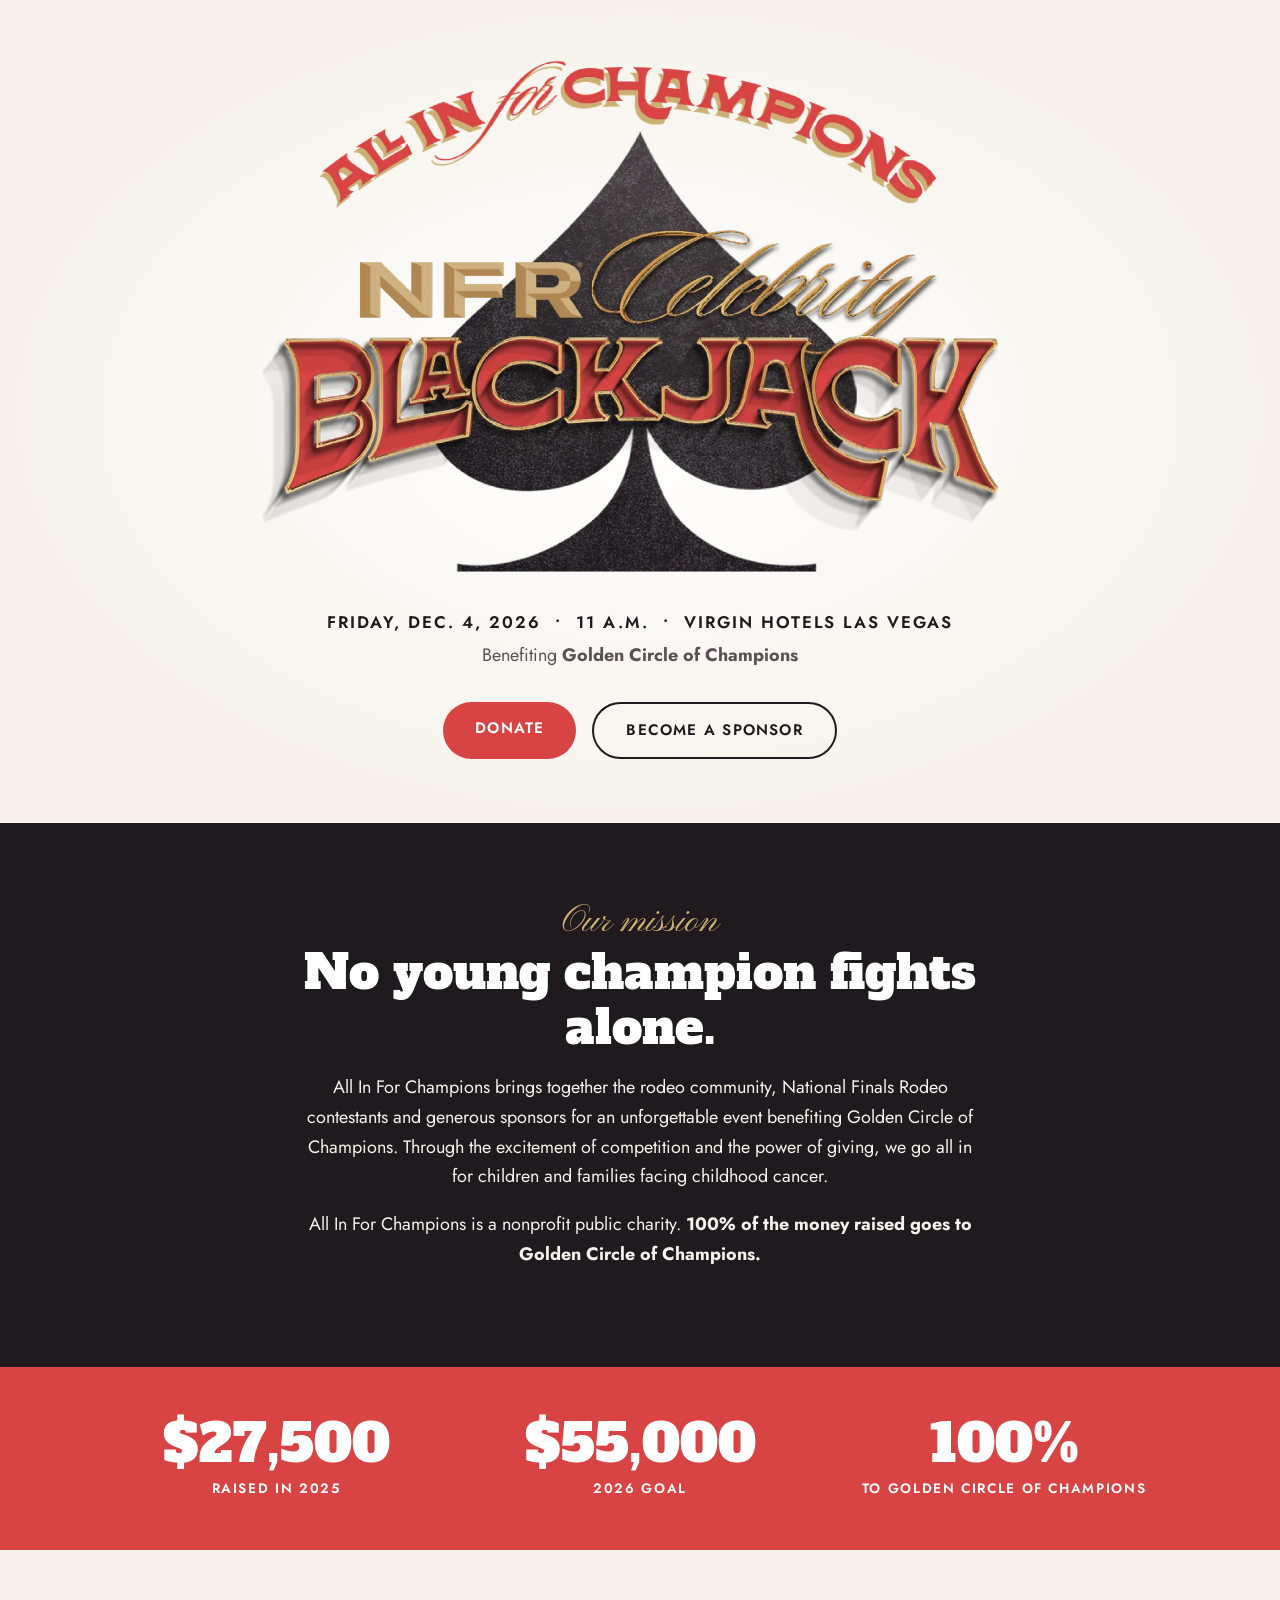
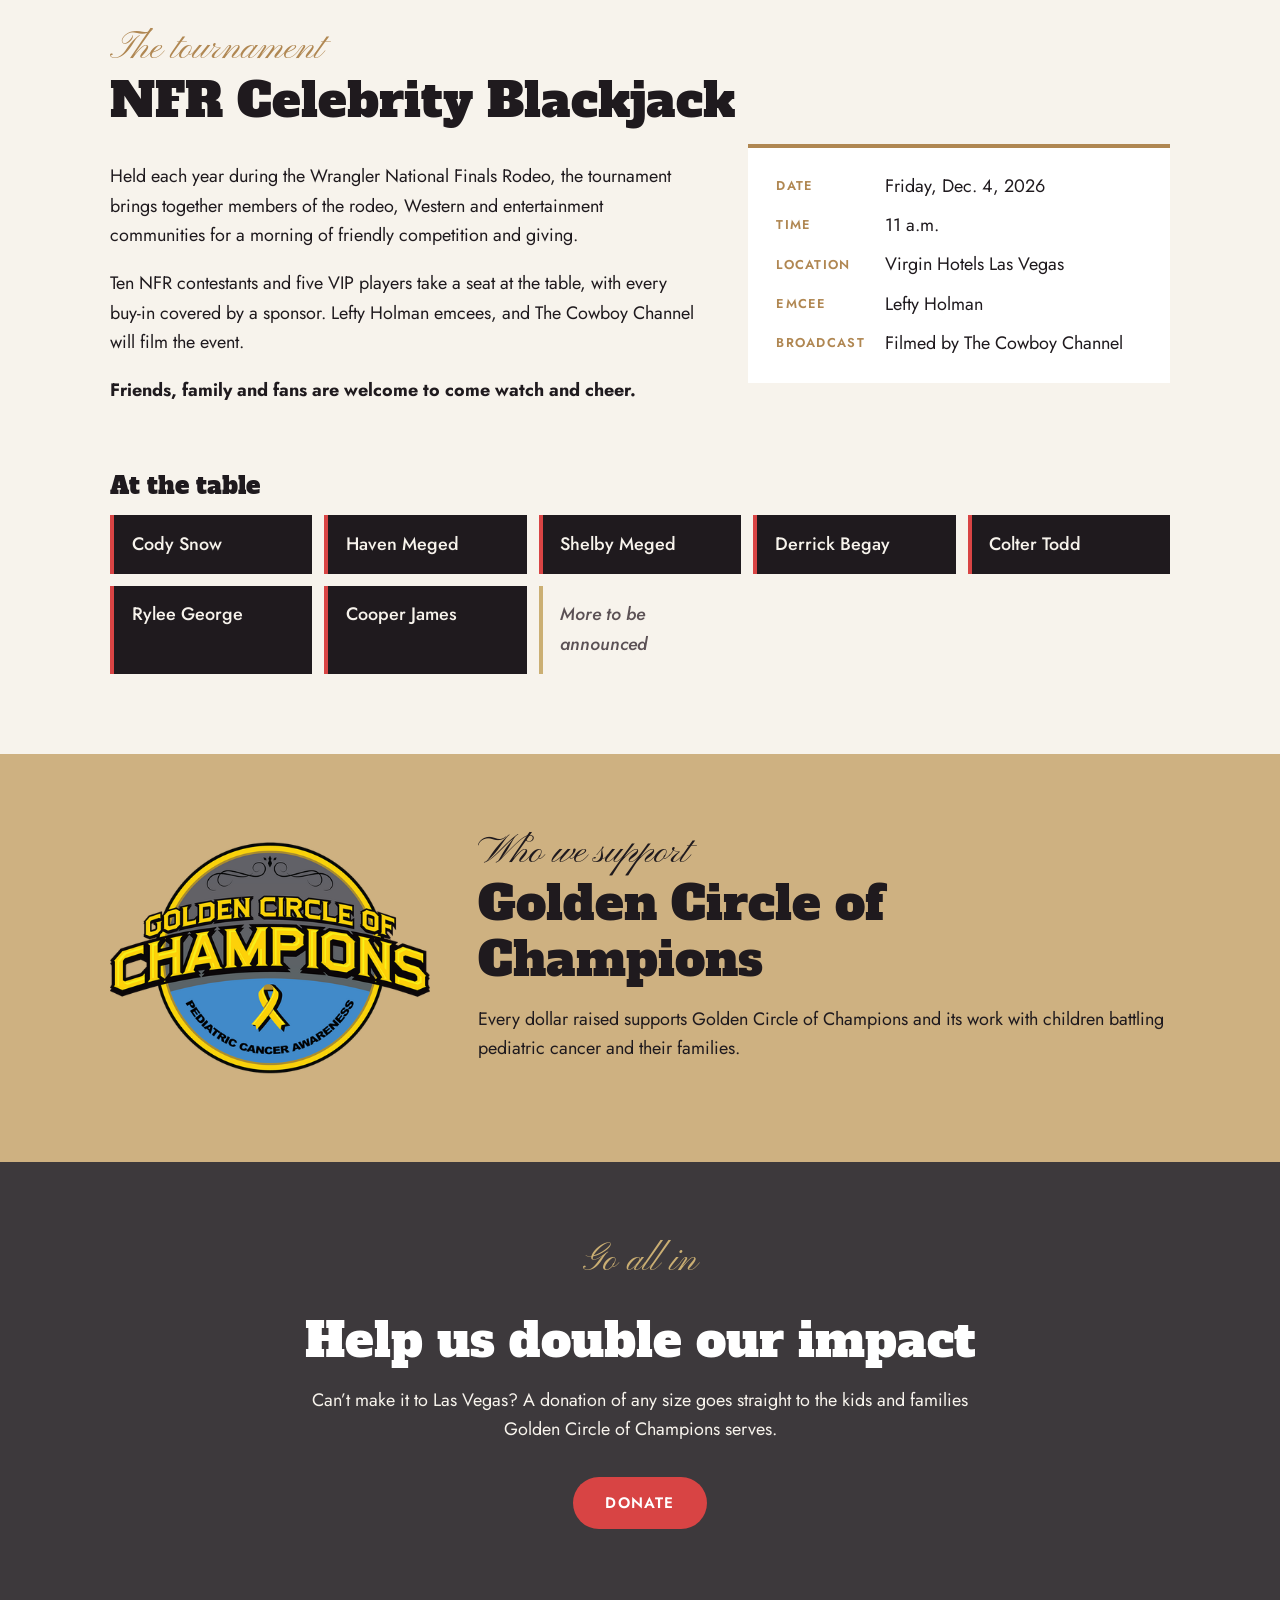
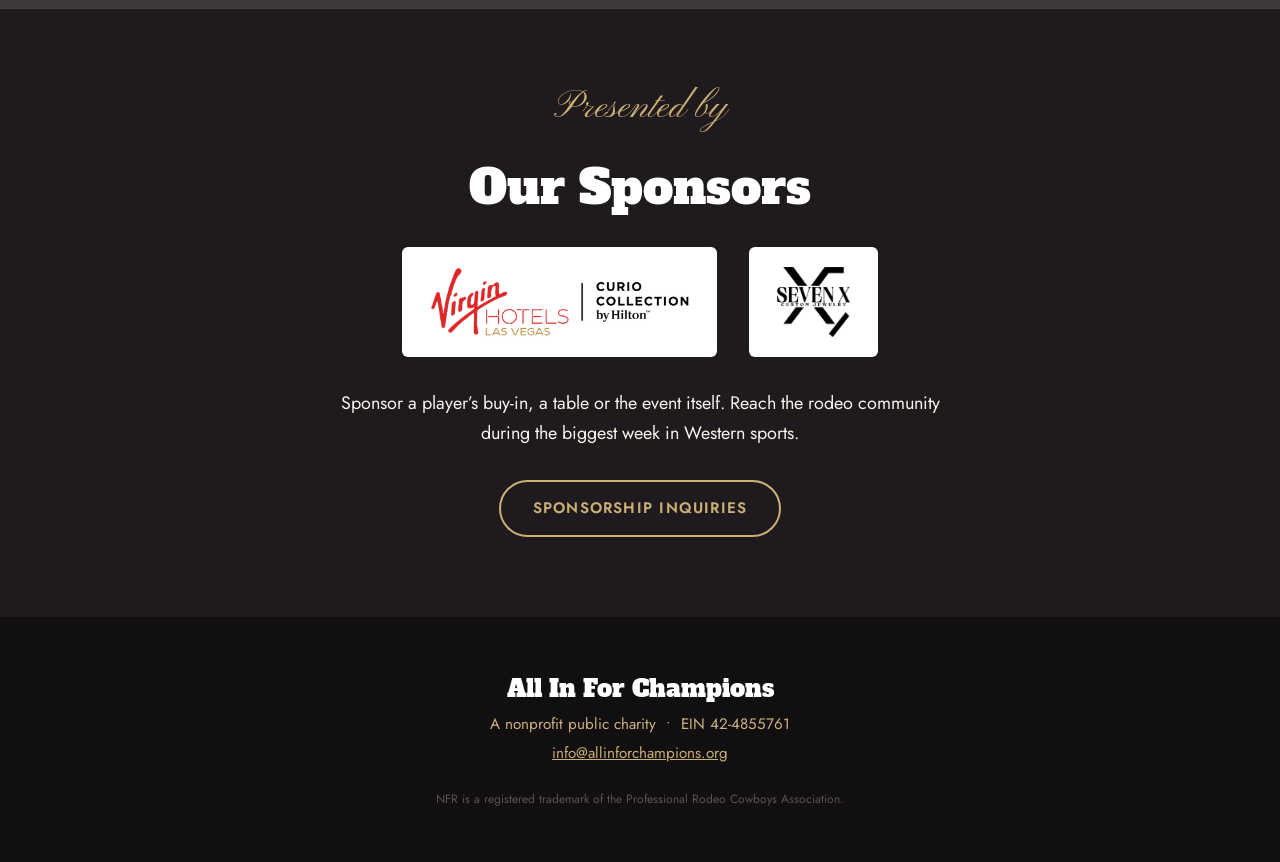
==== index.html @ f522921f "Fix player name spellings and add EIN to footer Co-Authored-By: Claude Opus 5.5 <noreply@anthropic.c" ====
<!doctype html>
<html lang="en">
<head>
  <meta charset="utf-8">
  <meta name="viewport" content="width=device-width, initial-scale=1">
  <title>All In For Champions | NFR Celebrity Blackjack</title>
  <meta name="description" content="All In For Champions hosts the NFR Celebrity Blackjack Tournament in Las Vegas. 100% of funds raised benefit Golden Circle of Champions and children facing pediatric cancer.">
  <meta property="og:title" content="All In For Champions | NFR Celebrity Blackjack">
  <meta property="og:description" content="Dec. 4 at Virgin Hotels Las Vegas. NFR contestants and VIP players go all in for kids facing pediatric cancer.">
  <meta property="og:image" content="https://allinforchampions.org/assets/og-image.jpg">
  <meta property="og:url" content="https://allinforchampions.org/">
  <meta name="twitter:card" content="summary_large_image">
  <link rel="icon" href="assets/favicon.svg" type="image/svg+xml">
  <link rel="preconnect" href="https://fonts.googleapis.com">
  <link rel="preconnect" href="https://fonts.gstatic.com" crossorigin>
  <!-- Stand-ins for the licensed brand fonts (Borensa, Sloop Script One). Swap in once the licenses allow web use. -->
  <link href="https://fonts.googleapis.com/css2?family=Alfa+Slab+One&family=Jost:wght@400;500;600&family=Pinyon+Script&display=swap" rel="stylesheet">
  <link rel="stylesheet" href="styles.css">
</head>
<body>

  <header class="hero">
    <img class="hero-logo" src="assets/logo.webp" width="1400" height="989"
         alt="All In For Champions NFR Celebrity Blackjack">
    <p class="hero-date">Friday, Dec. 4, 2026 &nbsp;•&nbsp; 11 a.m. &nbsp;•&nbsp; Virgin Hotels Las Vegas</p>
    <p class="hero-benefit">Benefiting <strong>Golden Circle of Champions</strong></p>
    <div class="hero-actions">
      <a class="btn btn-red" href="#give">Donate</a>
      <a class="btn btn-outline" href="#sponsor">Become a Sponsor</a>
    </div>
  </header>

  <main>
    <section class="mission" id="about">
      <div class="wrap narrow">
        <p class="script">Our mission</p>
        <h2>No young champion fights alone.</h2>
        <p>All In For Champions brings together the rodeo community, National Finals Rodeo contestants and generous sponsors for an unforgettable event benefiting Golden Circle of Champions. Through the excitement of competition and the power of giving, we go all in for children and families facing childhood cancer.</p>
        <p>All In For Champions is a nonprofit public charity. <strong>100% of the money raised goes to Golden Circle of Champions.</strong></p>
      </div>
    </section>

    <section class="stats">
      <div class="wrap stat-grid">
        <div class="stat"><span class="stat-num">$27,500</span><span class="stat-label">Raised in 2025</span></div>
        <div class="stat"><span class="stat-num">$55,000</span><span class="stat-label">2026 goal</span></div>
        <div class="stat"><span class="stat-num">100%</span><span class="stat-label">To Golden Circle of Champions</span></div>
      </div>
    </section>

    <section class="event" id="event">
      <div class="wrap">
        <p class="script">The tournament</p>
        <h2>NFR Celebrity Blackjack</h2>
        <div class="event-grid">
          <div>
            <p>Held each year during the Wrangler National Finals Rodeo, the tournament brings together members of the rodeo, Western and entertainment communities for a morning of friendly competition and giving.</p>
            <p>Ten NFR contestants and five VIP players take a seat at the table, with every buy-in covered by a sponsor. Lefty Holman emcees, and The Cowboy Channel will film the event.</p>
            <p><strong>Friends, family and fans are welcome to come watch and cheer.</strong></p>
          </div>
          <dl class="details">
            <dt>Date</dt><dd>Friday, Dec. 4, 2026</dd>
            <dt>Time</dt><dd>11 a.m.</dd>
            <dt>Location</dt><dd>Virgin Hotels Las Vegas</dd>
            <dt>Emcee</dt><dd>Lefty Holman</dd>
            <dt>Broadcast</dt><dd>Filmed by The Cowboy Channel</dd>
          </dl>
        </div>

        <h3>At the table</h3>
        <ul class="players">
          <li>Cody Snow</li>
          <li>Haven Meged</li>
          <li>Shelby Meged</li>
          <li>Derrick Begay</li>
          <li>Colter Todd</li>
          <li>Rylee George</li>
          <li>Cooper James</li>
          <li class="tba">More to be announced</li>
        </ul>
      </div>
    </section>

    <section class="beneficiary">
      <div class="wrap beneficiary-grid">
        <img src="assets/golden-circle.png" width="450" height="327" alt="Golden Circle of Champions logo">
        <div>
          <p class="script">Who we support</p>
          <h2>Golden Circle of Champions</h2>
          <p>Every dollar raised supports Golden Circle of Champions and its work with children battling pediatric cancer and their families.</p>
        </div>
      </div>
    </section>

    <section class="cta" id="give">
      <div class="wrap narrow">
        <p class="script">Go all in</p>
        <h2>Help us double our impact</h2>
        <p>Can’t make it to Las Vegas? A donation of any size goes straight to the kids and families Golden Circle of Champions serves.</p>
        <!-- TODO: replace mailto with the real donation link (Zeffy, Givebutter, PayPal Giving Fund, etc.) -->
        <a class="btn btn-red" href="mailto:info@allinforchampions.org?subject=Donation">Donate</a>
      </div>
    </section>

    <section class="sponsors" id="sponsor">
      <div class="wrap">
        <p class="script">Presented by</p>
        <h2>Our Sponsors</h2>
        <div class="sponsor-logos">
          <img src="assets/virgin-hotels.png" alt="Virgin Hotels Las Vegas, Curio Collection by Hilton">
          <img src="assets/seven-x.png" alt="Seven X Custom Jewelry">
        </div>
        <p>Sponsor a player’s buy-in, a table or the event itself. Reach the rodeo community during the biggest week in Western sports.</p>
        <a class="btn btn-outline-dark" href="mailto:info@allinforchampions.org?subject=Sponsorship">Sponsorship Inquiries</a>
      </div>
    </section>
  </main>

  <footer class="footer">
    <div class="wrap">
      <p class="footer-name">All In For Champions</p>
      <p>A nonprofit public charity &nbsp;•&nbsp; EIN 42-4855761</p>
      <p><a href="mailto:info@allinforchampions.org">info@allinforchampions.org</a></p>
      <p class="fine">NFR is a registered trademark of the Professional Rodeo Cowboys Association.</p>
    </div>
  </footer>

</body>
</html>
---- styles.css ----
/* Brand palette from the All In For Champions brand guide */
:root {
  --red: #D84444;
  --sand: #CBAF73;
  --sand-light: #CEB181;
  --gold: #B08752;
  --black: #1F1A1E;
  --charcoal: #3D393C;
  --slate: #5B5155;
  --cream: #F7F3EC;

  --display: "Alfa Slab One", Georgia, serif;
  --script: "Pinyon Script", cursive;
  --body: "Jost", system-ui, sans-serif;
}

* { box-sizing: border-box; }

body {
  margin: 0;
  background: var(--cream);
  color: var(--black);
  font-family: var(--body);
  font-size: 1.125rem;
  line-height: 1.65;
}

img { max-width: 100%; height: auto; display: block; }

a { color: var(--red); }

h2, h3 {
  font-family: var(--display);
  font-weight: 400;
  line-height: 1.15;
  margin: 0 0 1rem;
}
h2 { font-size: clamp(2rem, 5vw, 3rem); }
h3 { font-size: 1.5rem; margin-top: 3rem; }

.script {
  font-family: var(--script);
  font-size: 2.4rem;
  color: var(--gold);
  margin: 0 0 .25rem;
  line-height: 1;
}

.wrap { max-width: 1100px; margin: 0 auto; padding: 0 1.25rem; }
.narrow { max-width: 720px; text-align: center; }

section { padding: 5rem 0; }

/* Buttons */
.btn {
  display: inline-block;
  padding: .85rem 2rem;
  border-radius: 999px;
  font-weight: 600;
  letter-spacing: .08em;
  text-transform: uppercase;
  text-decoration: none;
  font-size: .95rem;
  transition: transform .15s, background .15s;
}
.btn:hover { transform: translateY(-2px); }
.btn-red { background: var(--red); color: #fff; }
.btn-red:hover { background: #c13737; }
.btn-outline { border: 2px solid var(--black); color: var(--black); }
.btn-outline-dark { border: 2px solid var(--sand); color: var(--sand); }

/* Hero */
.hero {
  text-align: center;
  padding: 3rem 1.25rem 4rem;
  background: radial-gradient(ellipse at center, #fff 0%, var(--cream) 70%);
}
.hero-logo { max-width: 760px; width: 100%; margin: 0 auto; }
.hero-date {
  font-weight: 600;
  letter-spacing: .12em;
  text-transform: uppercase;
  font-size: clamp(.85rem, 2.4vw, 1.05rem);
  margin: 1.5rem 0 .25rem;
}
.hero-benefit { margin: 0 0 2rem; color: var(--slate); }
.hero-actions { display: flex; gap: 1rem; justify-content: center; flex-wrap: wrap; }

/* Mission */
.mission { background: var(--black); color: var(--cream); }
.mission h2 { color: #fff; }
.mission .script { color: var(--sand); }

/* Stats */
.stats { background: var(--red); color: #fff; padding: 3rem 0; }
.stat-grid {
  display: grid;
  grid-template-columns: repeat(auto-fit, minmax(220px, 1fr));
  gap: 2rem;
  text-align: center;
}
.stat-num { display: block; font-family: var(--display); font-size: clamp(2.25rem, 6vw, 3.25rem); line-height: 1.1; }
.stat-label { text-transform: uppercase; letter-spacing: .12em; font-size: .85rem; font-weight: 600; }

/* Event */
.event-grid {
  display: grid;
  grid-template-columns: 1.4fr 1fr;
  gap: 3rem;
  align-items: start;
}
.details {
  margin: 0;
  background: #fff;
  border-top: 4px solid var(--gold);
  padding: 1.5rem 1.75rem;
  display: grid;
  grid-template-columns: auto 1fr;
  gap: .6rem 1.25rem;
}
.details dt { font-weight: 600; text-transform: uppercase; letter-spacing: .1em; font-size: .8rem; color: var(--gold); padding-top: .2rem; }
.details dd { margin: 0; }

.players {
  list-style: none;
  padding: 0;
  margin: 0;
  display: grid;
  grid-template-columns: repeat(auto-fill, minmax(200px, 1fr));
  gap: .75rem;
}
.players li {
  background: var(--black);
  color: var(--cream);
  padding: .9rem 1.1rem;
  font-weight: 500;
  border-left: 4px solid var(--red);
}
.players .tba { background: transparent; color: var(--slate); border-left-color: var(--sand); font-style: italic; }

/* Beneficiary */
.beneficiary { background: var(--sand-light); }
.beneficiary-grid {
  display: grid;
  grid-template-columns: 320px 1fr;
  gap: 3rem;
  align-items: center;
}
.beneficiary .script { color: var(--black); }

/* CTA */
.cta { background: var(--charcoal); color: var(--cream); }
.cta h2 { color: #fff; }
.cta .script { color: var(--sand); }
.cta p { margin-bottom: 2rem; }

/* Sponsors */
.sponsors { background: var(--black); color: var(--cream); text-align: center; }
.sponsors h2 { color: #fff; }
.sponsors .script { color: var(--sand); }
.sponsor-logos {
  display: flex;
  justify-content: center;
  align-items: center;
  gap: 2rem;
  flex-wrap: wrap;
  margin: 2rem auto;
}
.sponsor-logos img {
  background: #fff;
  padding: 1.25rem 1.75rem;
  border-radius: 6px;
  height: 110px;
  width: auto;
  max-width: 100%;
}
.sponsors p { max-width: 620px; margin: 0 auto 2rem; }

/* Footer */
.footer { background: #120f11; color: var(--sand-light); text-align: center; padding: 3rem 0; font-size: .95rem; }
.footer p { margin: .25rem 0; }
.footer a { color: var(--sand); }
.footer-name { font-family: var(--display); font-size: 1.5rem; color: #fff; }
.fine { font-size: .75rem; color: var(--slate); margin-top: 1.5rem !important; }

@media (max-width: 760px) {
  section { padding: 3.5rem 0; }
  .event-grid, .beneficiary-grid { grid-template-columns: 1fr; gap: 2rem; }
  .beneficiary-grid img { max-width: 240px; margin: 0 auto; }
  .beneficiary-grid { text-align: center; }
}
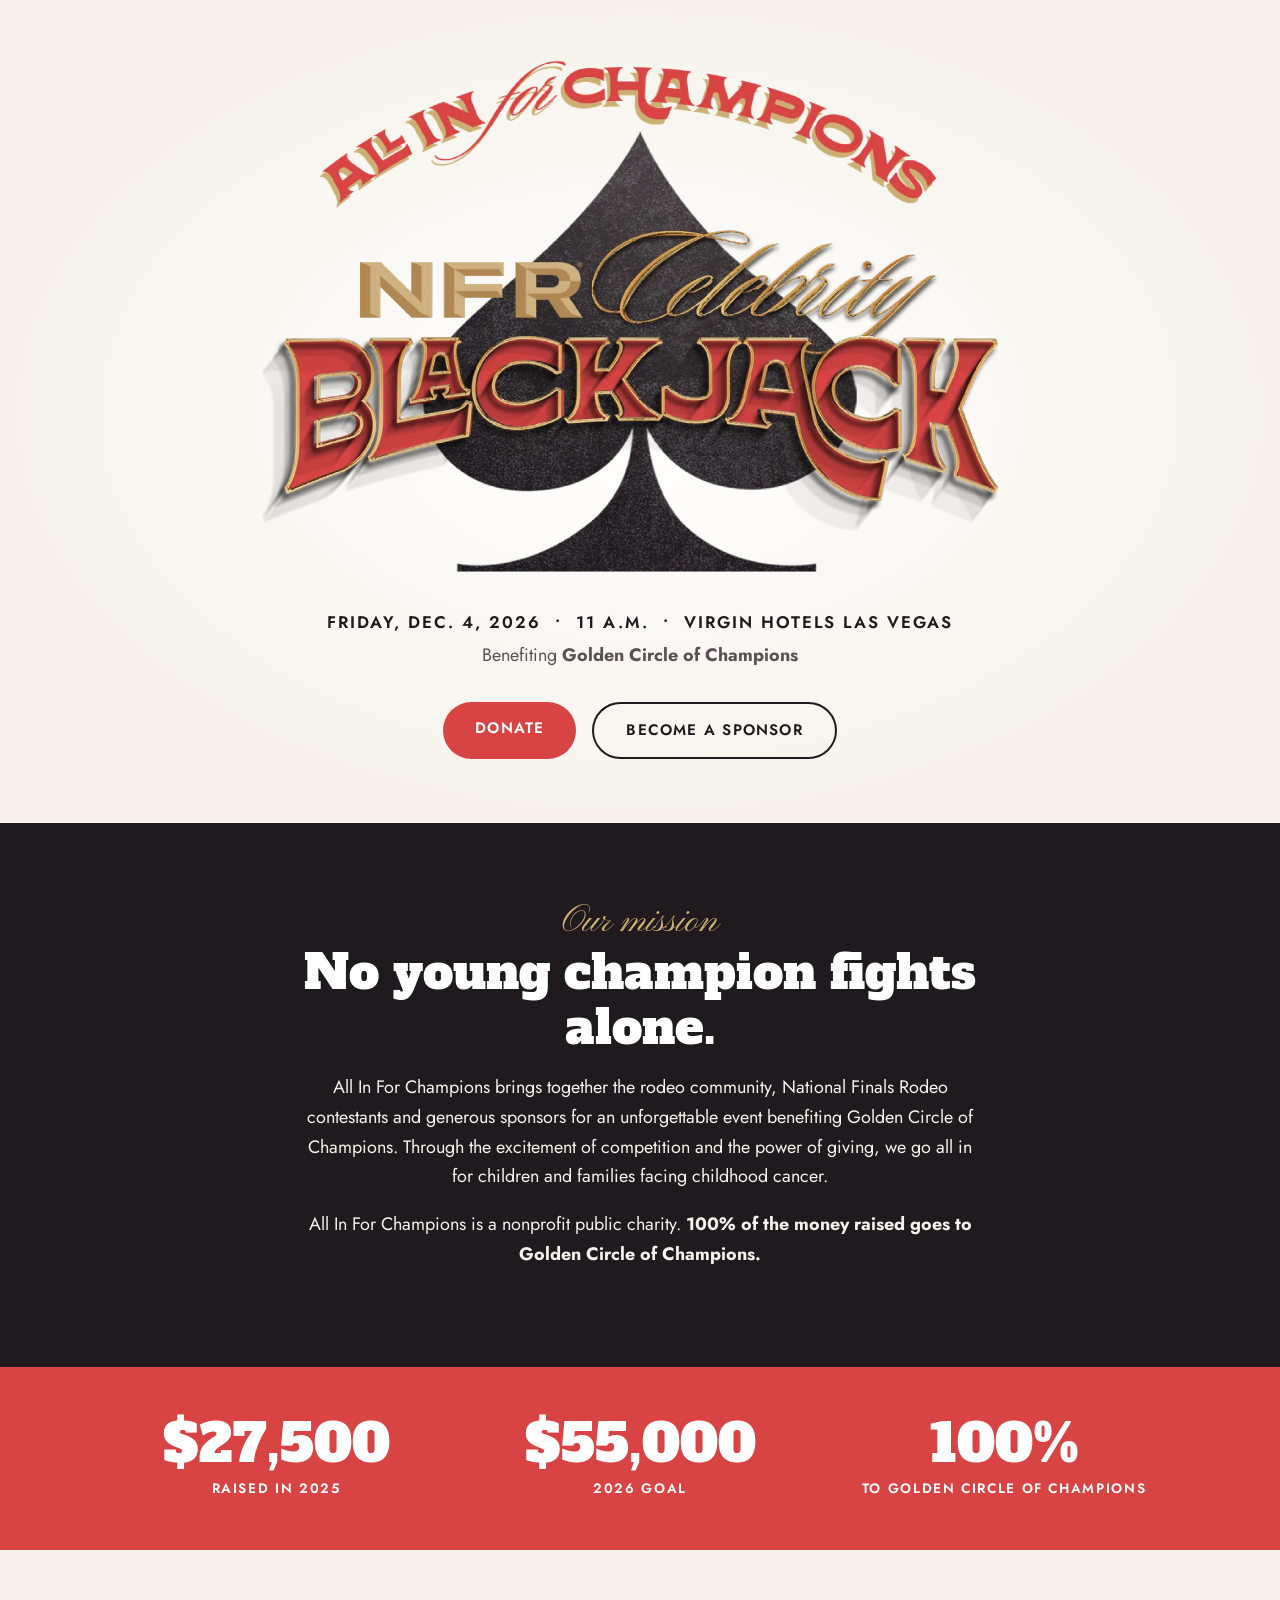
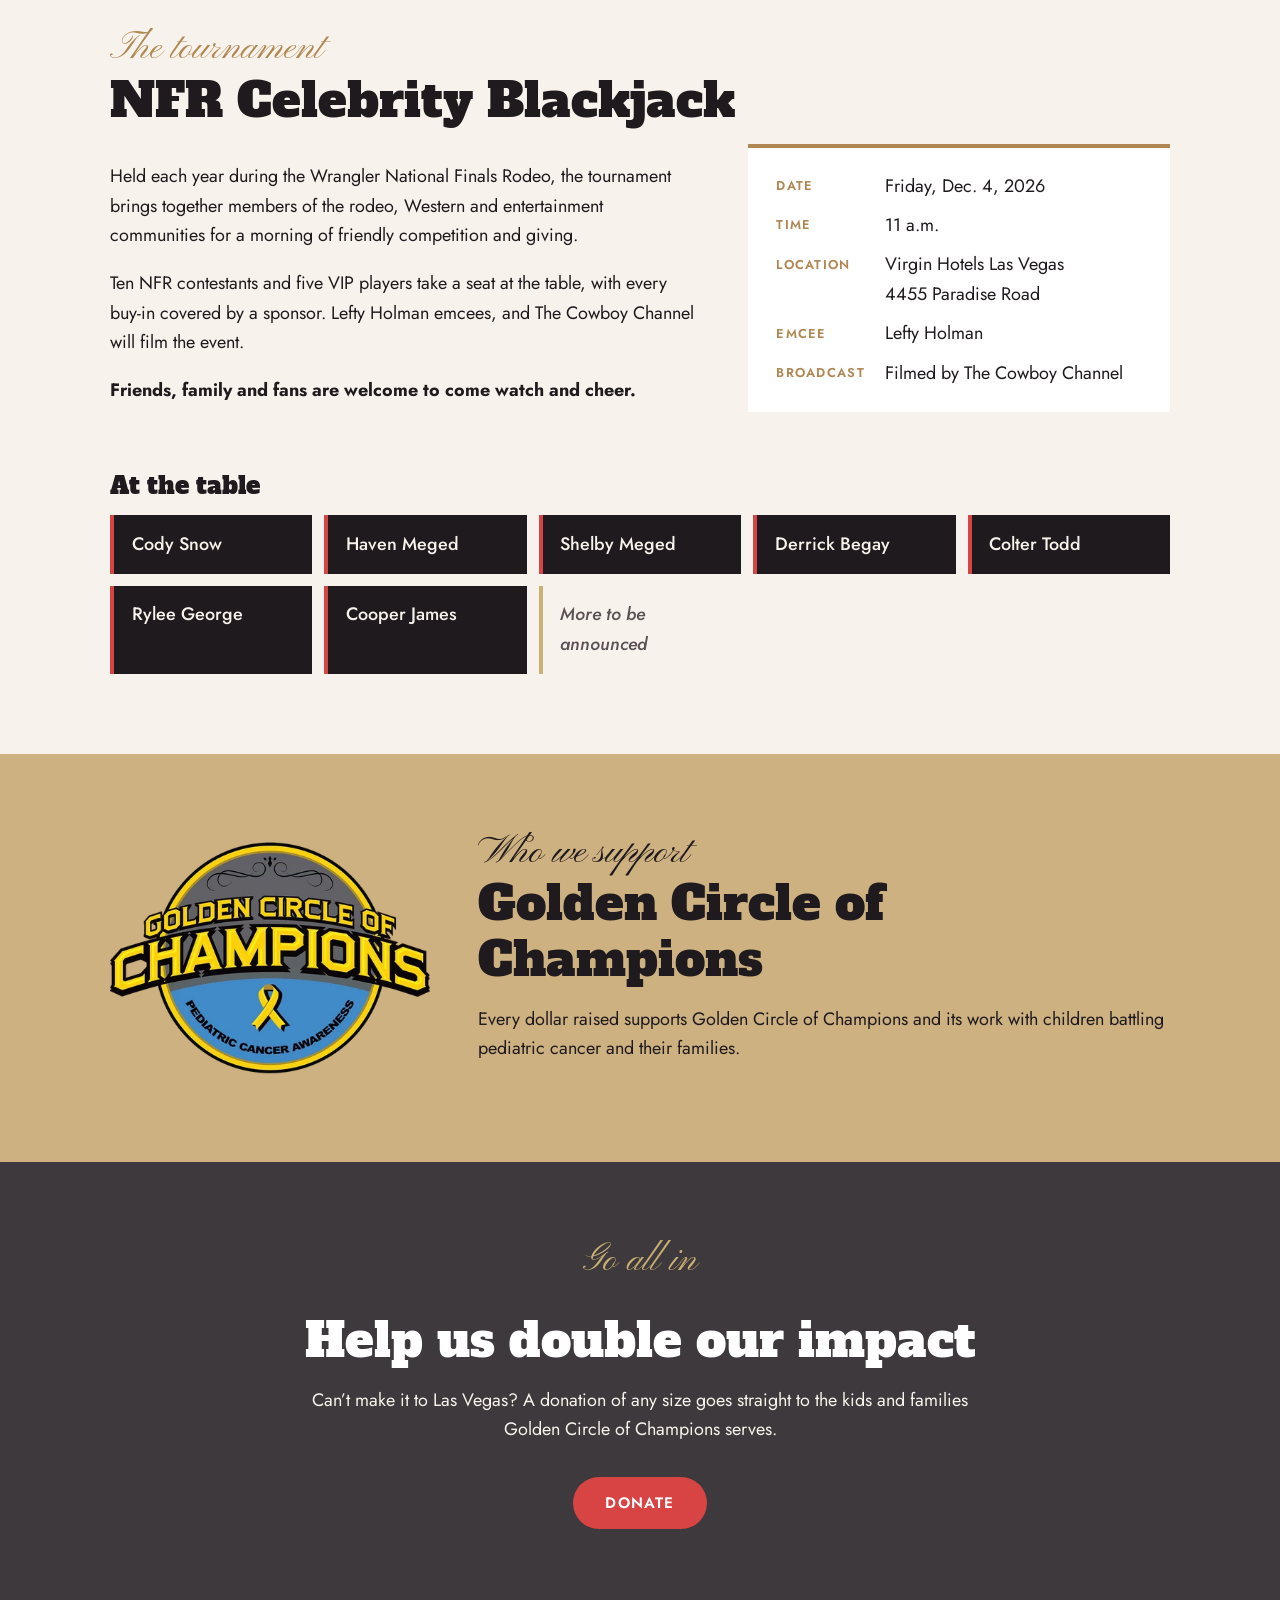
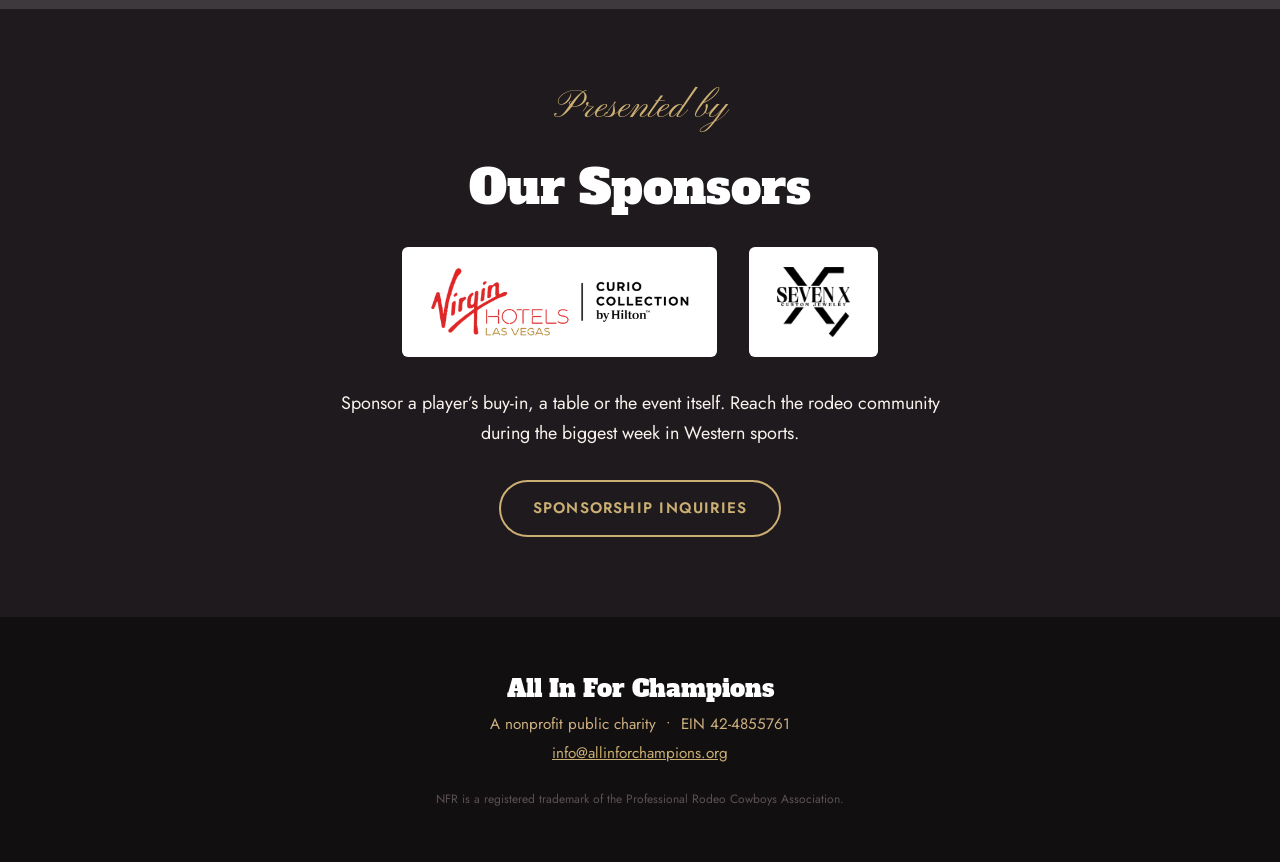
==== commit da2e62ee: "Add SEO: meta tags, structured data, sitemap, robots, 404 Adds canonical and social tags, JSON-LD fo" ====
--- a/index.html
+++ b/index.html
@@ -3,14 +3,98 @@
 <head>
   <meta charset="utf-8">
   <meta name="viewport" content="width=device-width, initial-scale=1">
-  <title>All In For Champions | NFR Celebrity Blackjack</title>
-  <meta name="description" content="All In For Champions hosts the NFR Celebrity Blackjack Tournament in Las Vegas. 100% of funds raised benefit Golden Circle of Champions and children facing pediatric cancer.">
-  <meta property="og:title" content="All In For Champions | NFR Celebrity Blackjack">
+  <title>NFR Celebrity Blackjack Tournament | All In For Champions</title>
+  <meta name="description" content="The All In For Champions NFR Celebrity Blackjack Tournament is Dec. 4, 2026, at Virgin Hotels Las Vegas. 100% of funds raised benefit kids facing pediatric cancer.">
+  <link rel="canonical" href="https://allinforchampions.org/">
+  <meta name="robots" content="index, follow, max-image-preview:large">
+  <meta name="theme-color" content="#1F1A1E">
+
+  <!-- Social sharing (Facebook, Instagram, LinkedIn, iMessage, X) -->
+  <meta property="og:type" content="website">
+  <meta property="og:site_name" content="All In For Champions">
+  <meta property="og:locale" content="en_US">
+  <meta property="og:title" content="NFR Celebrity Blackjack Tournament | All In For Champions">
   <meta property="og:description" content="Dec. 4 at Virgin Hotels Las Vegas. NFR contestants and VIP players go all in for kids facing pediatric cancer.">
+  <meta property="og:url" content="https://allinforchampions.org/">
   <meta property="og:image" content="https://allinforchampions.org/assets/og-image.jpg">
-  <meta property="og:url" content="https://allinforchampions.org/">
+  <meta property="og:image:width" content="1200">
+  <meta property="og:image:height" content="630">
+  <meta property="og:image:alt" content="All In For Champions NFR Celebrity Blackjack logo">
   <meta name="twitter:card" content="summary_large_image">
+  <meta name="twitter:title" content="NFR Celebrity Blackjack Tournament | All In For Champions">
+  <meta name="twitter:description" content="Dec. 4 at Virgin Hotels Las Vegas. NFR contestants and VIP players go all in for kids facing pediatric cancer.">
+  <meta name="twitter:image" content="https://allinforchampions.org/assets/og-image.jpg">
+
   <link rel="icon" href="assets/favicon.svg" type="image/svg+xml">
+  <link rel="apple-touch-icon" href="assets/apple-touch-icon.png">
+  <link rel="manifest" href="site.webmanifest">
+  <link rel="preload" as="image" href="assets/logo.webp" fetchpriority="high">
+
+  <!-- Structured data: tells Google who the charity is and when/where the event happens -->
+  <script type="application/ld+json">
+  {
+    "@context": "https://schema.org",
+    "@graph": [
+      {
+        "@type": "NGO",
+        "@id": "https://allinforchampions.org/#org",
+        "name": "All In For Champions",
+        "url": "https://allinforchampions.org/",
+        "logo": "https://allinforchampions.org/assets/icon-512.png",
+        "image": "https://allinforchampions.org/assets/og-image.jpg",
+        "email": "info@allinforchampions.org",
+        "taxID": "42-4855761",
+        "nonprofitStatus": "Nonprofit501c3",
+        "description": "All In For Champions is a nonprofit public charity that hosts the NFR Celebrity Blackjack Tournament in Las Vegas. 100% of funds raised benefit Golden Circle of Champions and children facing pediatric cancer."
+      },
+      {
+        "@type": "WebSite",
+        "@id": "https://allinforchampions.org/#website",
+        "url": "https://allinforchampions.org/",
+        "name": "All In For Champions",
+        "publisher": { "@id": "https://allinforchampions.org/#org" }
+      },
+      {
+        "@type": "Event",
+        "@id": "https://allinforchampions.org/#event-2026",
+        "name": "All In For Champions NFR Celebrity Blackjack Tournament",
+        "description": "NFR contestants and VIP players compete in a charity blackjack tournament during the Wrangler National Finals Rodeo. 100% of funds raised benefit Golden Circle of Champions and children facing pediatric cancer.",
+        "startDate": "2026-12-04T11:00:00-08:00",
+        "eventStatus": "https://schema.org/EventScheduled",
+        "eventAttendanceMode": "https://schema.org/OfflineEventAttendanceMode",
+        "image": ["https://allinforchampions.org/assets/og-image.jpg"],
+        "url": "https://allinforchampions.org/#event",
+        "location": {
+          "@type": "Place",
+          "name": "Virgin Hotels Las Vegas",
+          "address": {
+            "@type": "PostalAddress",
+            "streetAddress": "4455 Paradise Road",
+            "addressLocality": "Las Vegas",
+            "addressRegion": "NV",
+            "postalCode": "89169",
+            "addressCountry": "US"
+          }
+        },
+        "organizer": { "@id": "https://allinforchampions.org/#org" },
+        "sponsor": [
+          { "@type": "Organization", "name": "Virgin Hotels Las Vegas" },
+          { "@type": "Organization", "name": "Seven X Custom Jewelry" }
+        ],
+        "performer": [
+          { "@type": "Person", "name": "Cody Snow" },
+          { "@type": "Person", "name": "Haven Meged" },
+          { "@type": "Person", "name": "Shelby Meged" },
+          { "@type": "Person", "name": "Derrick Begay" },
+          { "@type": "Person", "name": "Colter Todd" },
+          { "@type": "Person", "name": "Rylee George" },
+          { "@type": "Person", "name": "Cooper James" }
+        ]
+      }
+    ]
+  }
+  </script>
+
   <link rel="preconnect" href="https://fonts.googleapis.com">
   <link rel="preconnect" href="https://fonts.gstatic.com" crossorigin>
   <!-- Stand-ins for the licensed brand fonts (Borensa, Sloop Script One). Swap in once the licenses allow web use. -->
@@ -20,7 +104,8 @@
 <body>
 
   <header class="hero">
-    <img class="hero-logo" src="assets/logo.webp" width="1400" height="989"
+    <h1 class="sr-only">All In For Champions NFR Celebrity Blackjack Tournament</h1>
+    <img class="hero-logo" src="assets/logo.webp" width="1400" height="989" fetchpriority="high"
          alt="All In For Champions NFR Celebrity Blackjack">
     <p class="hero-date">Friday, Dec. 4, 2026 &nbsp;•&nbsp; 11 a.m. &nbsp;•&nbsp; Virgin Hotels Las Vegas</p>
     <p class="hero-benefit">Benefiting <strong>Golden Circle of Champions</strong></p>
@@ -61,7 +146,7 @@
           <dl class="details">
             <dt>Date</dt><dd>Friday, Dec. 4, 2026</dd>
             <dt>Time</dt><dd>11 a.m.</dd>
-            <dt>Location</dt><dd>Virgin Hotels Las Vegas</dd>
+            <dt>Location</dt><dd>Virgin Hotels Las Vegas<br>4455 Paradise Road</dd>
             <dt>Emcee</dt><dd>Lefty Holman</dd>
             <dt>Broadcast</dt><dd>Filmed by The Cowboy Channel</dd>
           </dl>
@@ -83,7 +168,7 @@
 
     <section class="beneficiary">
       <div class="wrap beneficiary-grid">
-        <img src="assets/golden-circle.png" width="450" height="327" alt="Golden Circle of Champions logo">
+        <img src="assets/golden-circle.webp" width="450" height="327" loading="lazy" alt="Golden Circle of Champions logo">
         <div>
           <p class="script">Who we support</p>
           <h2>Golden Circle of Champions</h2>
@@ -107,8 +192,8 @@
         <p class="script">Presented by</p>
         <h2>Our Sponsors</h2>
         <div class="sponsor-logos">
-          <img src="assets/virgin-hotels.png" alt="Virgin Hotels Las Vegas, Curio Collection by Hilton">
-          <img src="assets/seven-x.png" alt="Seven X Custom Jewelry">
+          <img src="assets/virgin-hotels.webp" width="407" height="110" loading="lazy" alt="Virgin Hotels Las Vegas, Curio Collection by Hilton">
+          <img src="assets/seven-x.webp" width="364" height="351" loading="lazy" alt="Seven X Custom Jewelry">
         </div>
         <p>Sponsor a player’s buy-in, a table or the event itself. Reach the rodeo community during the biggest week in Western sports.</p>
         <a class="btn btn-outline-dark" href="mailto:info@allinforchampions.org?subject=Sponsorship">Sponsorship Inquiries</a>
--- a/styles.css
+++ b/styles.css
@@ -15,6 +15,14 @@
 }
 
 * { box-sizing: border-box; }
+
+.sr-only {
+  position: absolute;
+  width: 1px; height: 1px;
+  overflow: hidden;
+  clip: rect(0 0 0 0);
+  white-space: nowrap;
+}
 
 body {
   margin: 0;
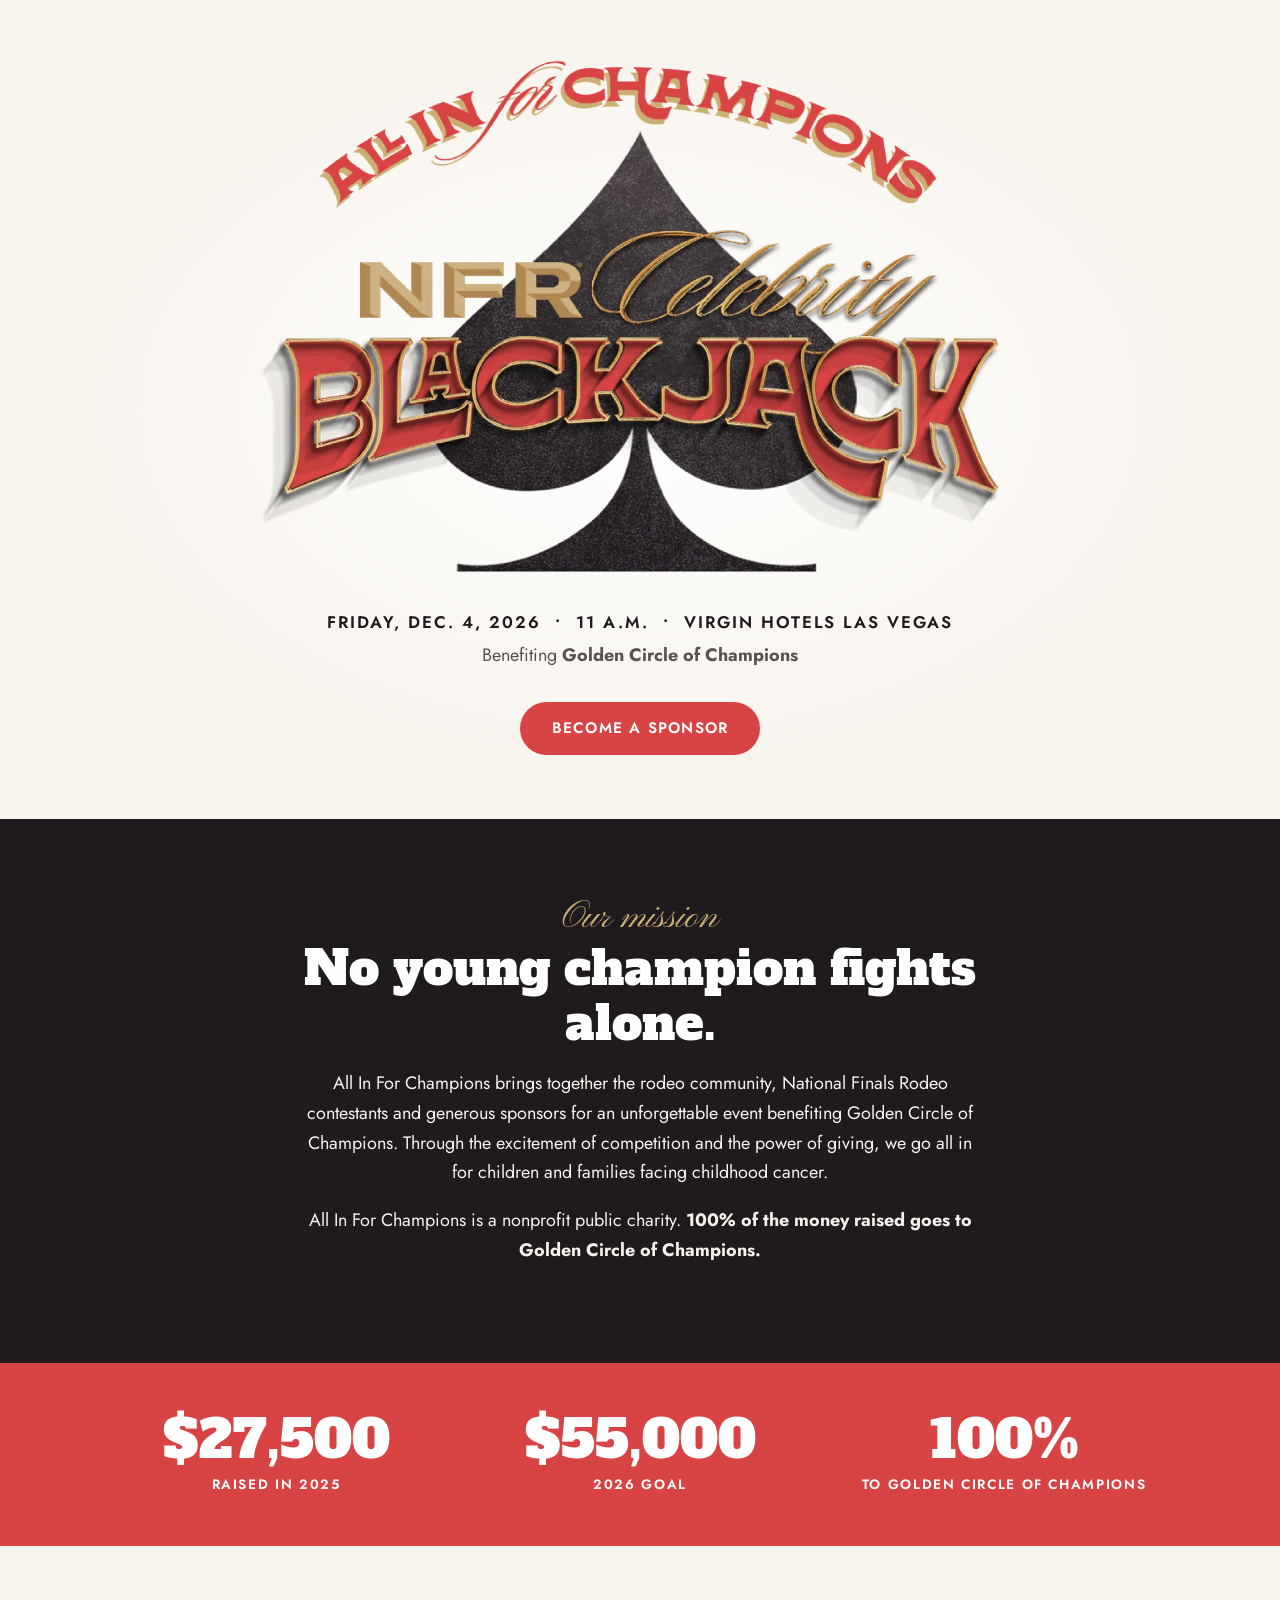
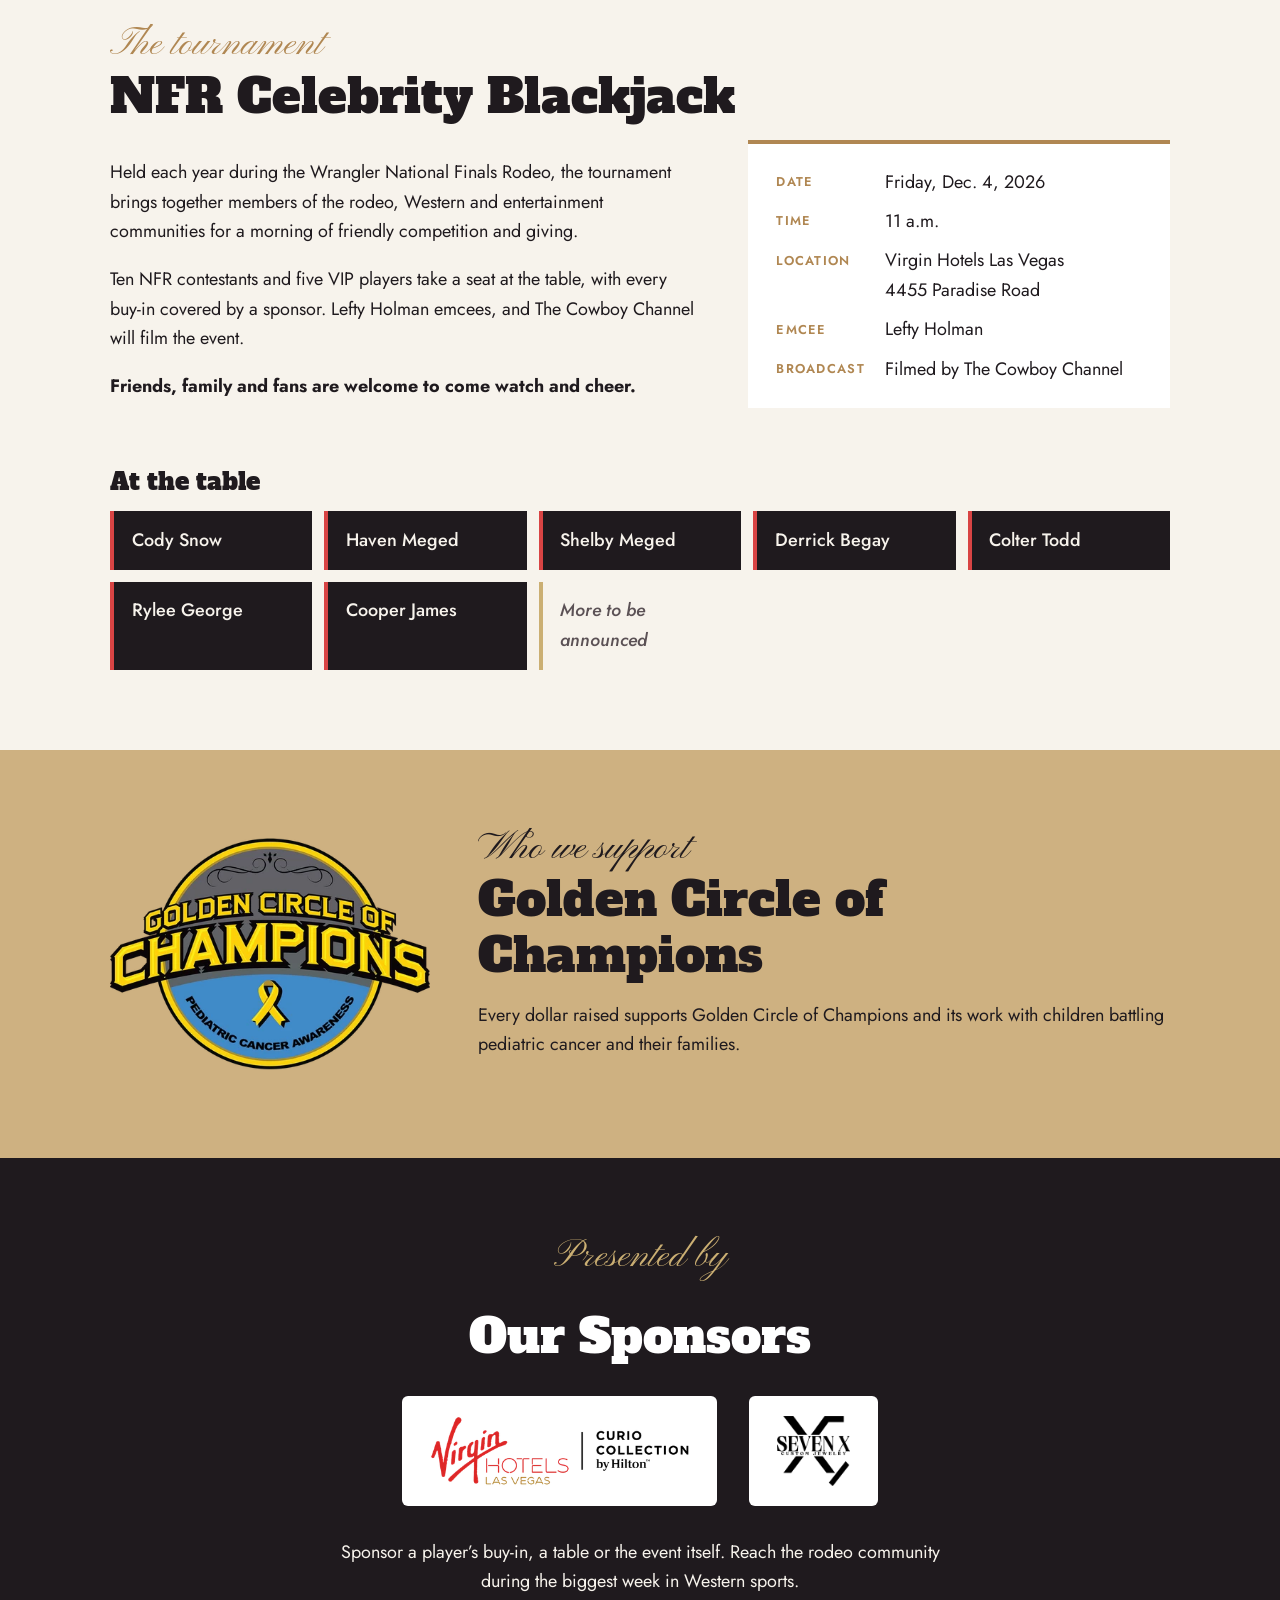
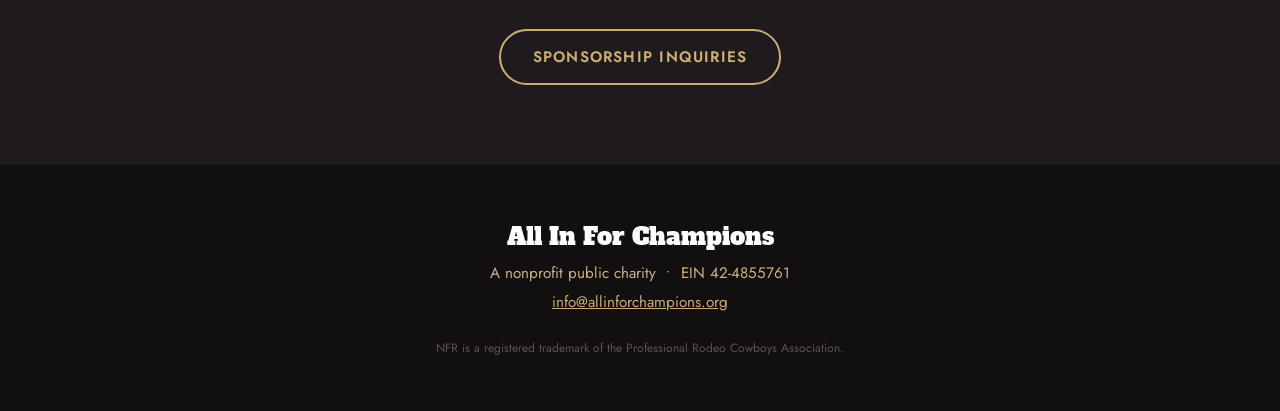
==== commit 8717fcfe: "Remove Donate button until the donation page is ready Co-Authored-By: Claude Opus 5.5 <noreply@anthr" ====
--- a/index.html
+++ b/index.html
@@ -110,8 +110,7 @@
     <p class="hero-date">Friday, Dec. 4, 2026 &nbsp;•&nbsp; 11 a.m. &nbsp;•&nbsp; Virgin Hotels Las Vegas</p>
     <p class="hero-benefit">Benefiting <strong>Golden Circle of Champions</strong></p>
     <div class="hero-actions">
-      <a class="btn btn-red" href="#give">Donate</a>
-      <a class="btn btn-outline" href="#sponsor">Become a Sponsor</a>
+      <a class="btn btn-red" href="#sponsor">Become a Sponsor</a>
     </div>
   </header>
 
@@ -177,16 +176,6 @@
       </div>
     </section>
 
-    <section class="cta" id="give">
-      <div class="wrap narrow">
-        <p class="script">Go all in</p>
-        <h2>Help us double our impact</h2>
-        <p>Can’t make it to Las Vegas? A donation of any size goes straight to the kids and families Golden Circle of Champions serves.</p>
-        <!-- TODO: replace mailto with the real donation link (Zeffy, Givebutter, PayPal Giving Fund, etc.) -->
-        <a class="btn btn-red" href="mailto:info@allinforchampions.org?subject=Donation">Donate</a>
-      </div>
-    </section>
-
     <section class="sponsors" id="sponsor">
       <div class="wrap">
         <p class="script">Presented by</p>
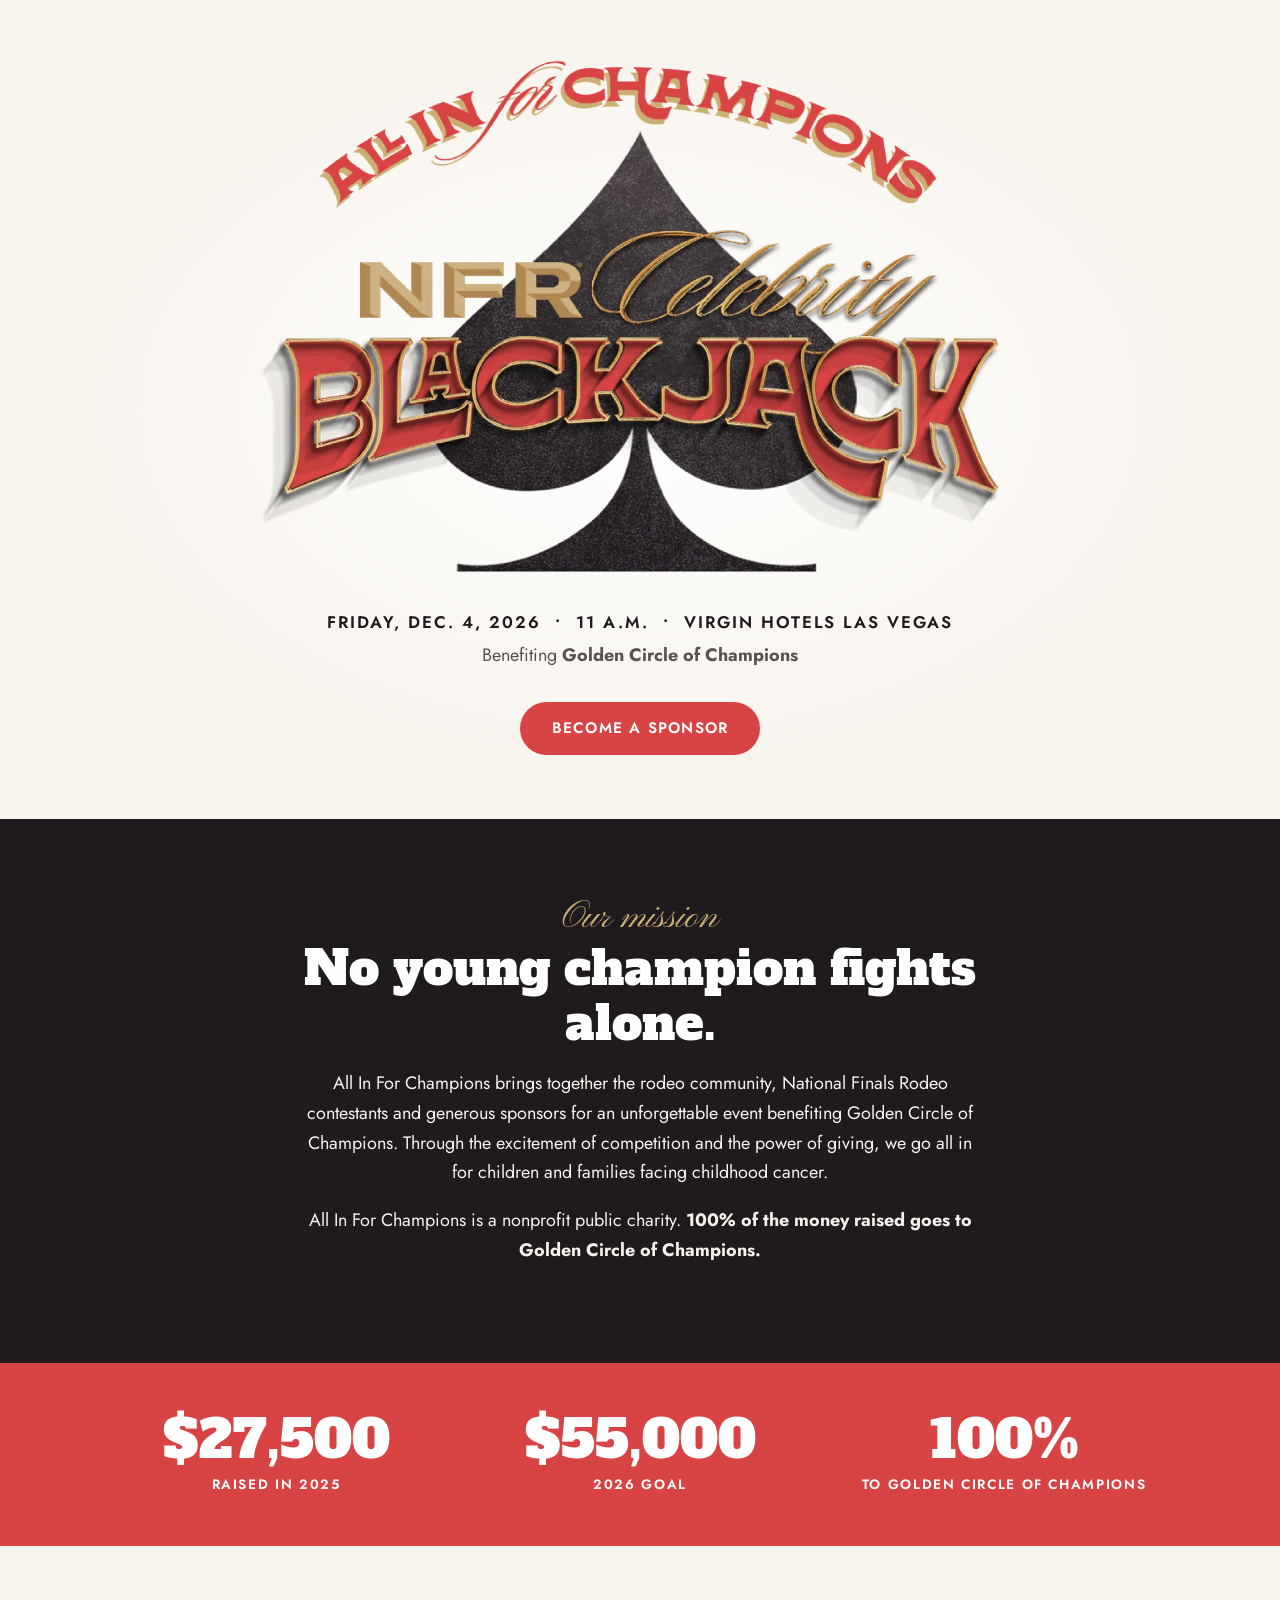
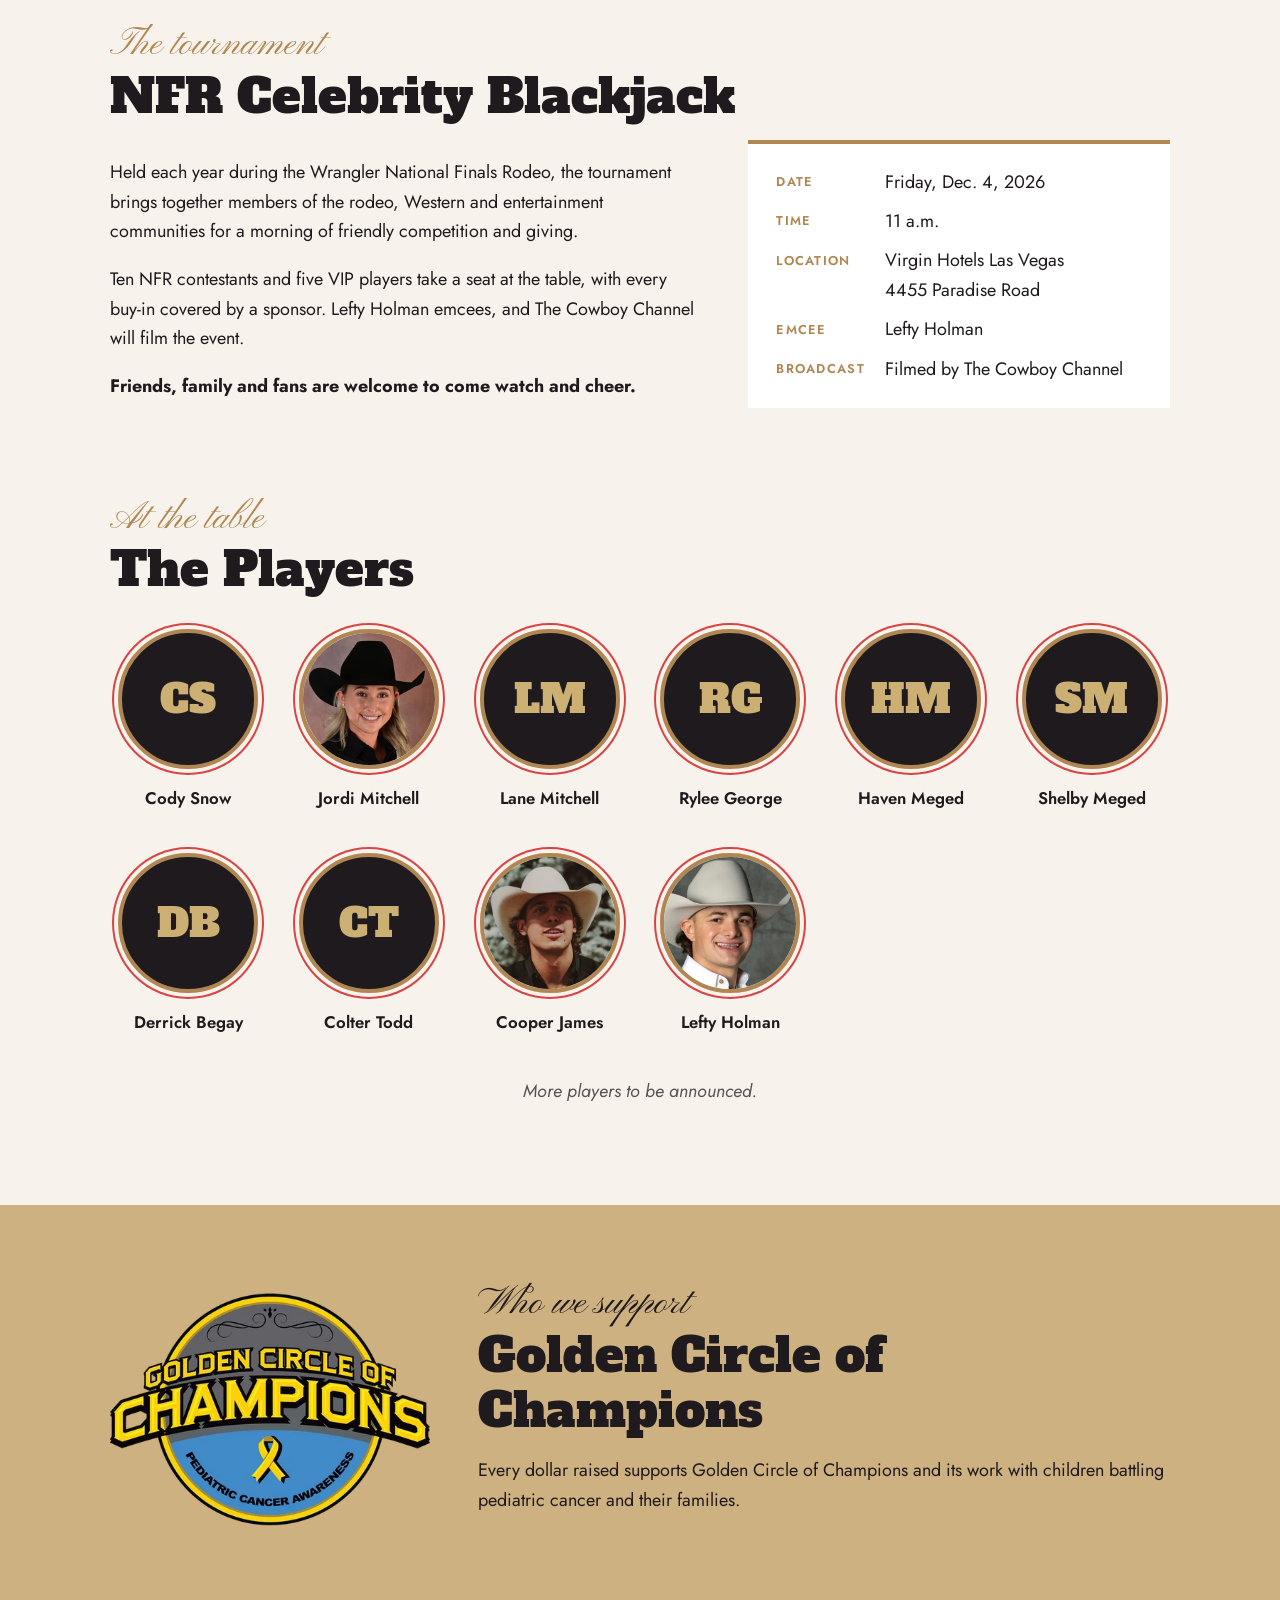
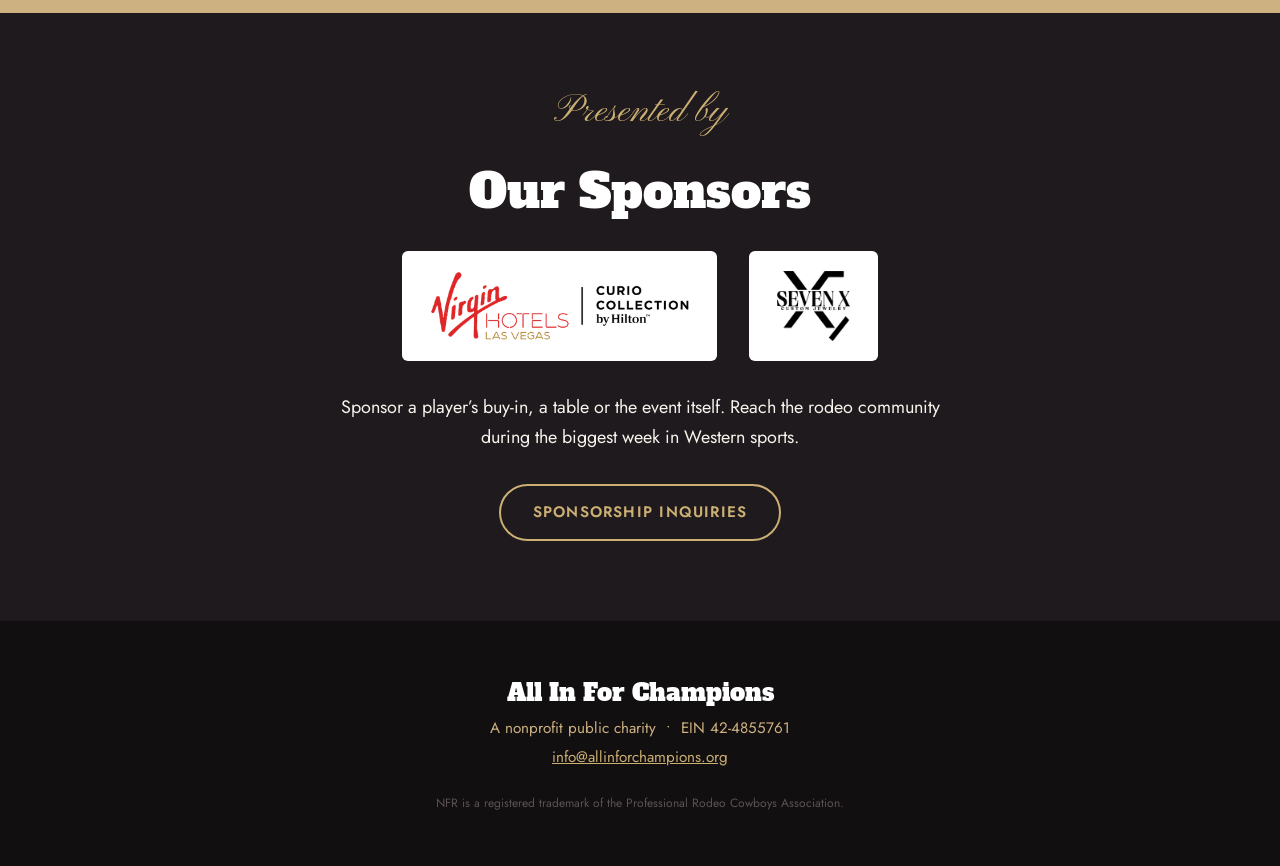
==== commit 94d30c37: "Add The Players section with circular headshots Adds Jordi Mitchell and Lane Mitchell, lists Lefty H" ====
--- a/index.html
+++ b/index.html
@@ -83,12 +83,15 @@
         ],
         "performer": [
           { "@type": "Person", "name": "Cody Snow" },
+          { "@type": "Person", "name": "Jordi Mitchell" },
+          { "@type": "Person", "name": "Lane Mitchell" },
+          { "@type": "Person", "name": "Rylee George" },
           { "@type": "Person", "name": "Haven Meged" },
           { "@type": "Person", "name": "Shelby Meged" },
           { "@type": "Person", "name": "Derrick Begay" },
           { "@type": "Person", "name": "Colter Todd" },
-          { "@type": "Person", "name": "Rylee George" },
-          { "@type": "Person", "name": "Cooper James" }
+          { "@type": "Person", "name": "Cooper James" },
+          { "@type": "Person", "name": "Lefty Holman" }
         ]
       }
     ]
@@ -151,17 +154,56 @@
           </dl>
         </div>
 
-        <h3>At the table</h3>
+      </div>
+    </section>
+
+    <section class="players-section" id="players">
+      <div class="wrap">
+        <p class="script">At the table</p>
+        <h2>The Players</h2>
         <ul class="players">
-          <li>Cody Snow</li>
-          <li>Haven Meged</li>
-          <li>Shelby Meged</li>
-          <li>Derrick Begay</li>
-          <li>Colter Todd</li>
-          <li>Rylee George</li>
-          <li>Cooper James</li>
-          <li class="tba">More to be announced</li>
+          <li>
+            <span class="avatar avatar-placeholder" aria-hidden="true">CS</span>
+            <span class="player-name">Cody Snow</span>
+          </li>
+          <li>
+            <img class="avatar" src="assets/players/jordi-mitchell.webp" width="400" height="400" loading="lazy" alt="Jordi Mitchell">
+            <span class="player-name">Jordi Mitchell</span>
+          </li>
+          <li>
+            <span class="avatar avatar-placeholder" aria-hidden="true">LM</span>
+            <span class="player-name">Lane Mitchell</span>
+          </li>
+          <li>
+            <span class="avatar avatar-placeholder" aria-hidden="true">RG</span>
+            <span class="player-name">Rylee George</span>
+          </li>
+          <li>
+            <span class="avatar avatar-placeholder" aria-hidden="true">HM</span>
+            <span class="player-name">Haven Meged</span>
+          </li>
+          <li>
+            <span class="avatar avatar-placeholder" aria-hidden="true">SM</span>
+            <span class="player-name">Shelby Meged</span>
+          </li>
+          <li>
+            <span class="avatar avatar-placeholder" aria-hidden="true">DB</span>
+            <span class="player-name">Derrick Begay</span>
+          </li>
+          <li>
+            <span class="avatar avatar-placeholder" aria-hidden="true">CT</span>
+            <span class="player-name">Colter Todd</span>
+          </li>
+          <li>
+            <img class="avatar" src="assets/players/cooper-james.webp" width="400" height="400" loading="lazy" alt="Cooper James">
+            <span class="player-name">Cooper James</span>
+          </li>
+          <li>
+            <img class="avatar" src="assets/players/lefty-holman.webp" width="400" height="400" loading="lazy" alt="Lefty Holman">
+            <span class="player-name">Lefty Holman</span>
+          </li>
         </ul>
+        <p class="players-note">More players to be announced.</p>
       </div>
     </section>
 
--- a/styles.css
+++ b/styles.css
@@ -129,22 +129,37 @@
 .details dt { font-weight: 600; text-transform: uppercase; letter-spacing: .1em; font-size: .8rem; color: var(--gold); padding-top: .2rem; }
 .details dd { margin: 0; }
 
+.players-section { padding-top: 0; }
 .players {
   list-style: none;
   padding: 0;
-  margin: 0;
-  display: grid;
-  grid-template-columns: repeat(auto-fill, minmax(200px, 1fr));
-  gap: .75rem;
-}
-.players li {
+  margin: 2rem 0 0;
+  display: grid;
+  grid-template-columns: repeat(auto-fill, minmax(150px, 1fr));
+  gap: 2.5rem 1.5rem;
+  text-align: center;
+}
+.avatar {
+  display: block;
+  width: 140px;
+  height: 140px;
+  margin: 0 auto .9rem;
+  border-radius: 50%;
+  object-fit: cover;
+  border: 4px solid var(--gold);
+  box-shadow: 0 0 0 4px var(--cream), 0 0 0 6px var(--red);
+}
+.avatar-placeholder {
+  display: flex;
+  align-items: center;
+  justify-content: center;
   background: var(--black);
-  color: var(--cream);
-  padding: .9rem 1.1rem;
-  font-weight: 500;
-  border-left: 4px solid var(--red);
-}
-.players .tba { background: transparent; color: var(--slate); border-left-color: var(--sand); font-style: italic; }
+  color: var(--sand);
+  font-family: var(--display);
+  font-size: 2.5rem;
+}
+.player-name { font-weight: 600; font-size: 1.05rem; }
+.players-note { margin-top: 2.5rem; text-align: center; color: var(--slate); font-style: italic; }
 
 /* Beneficiary */
 .beneficiary { background: var(--sand-light); }
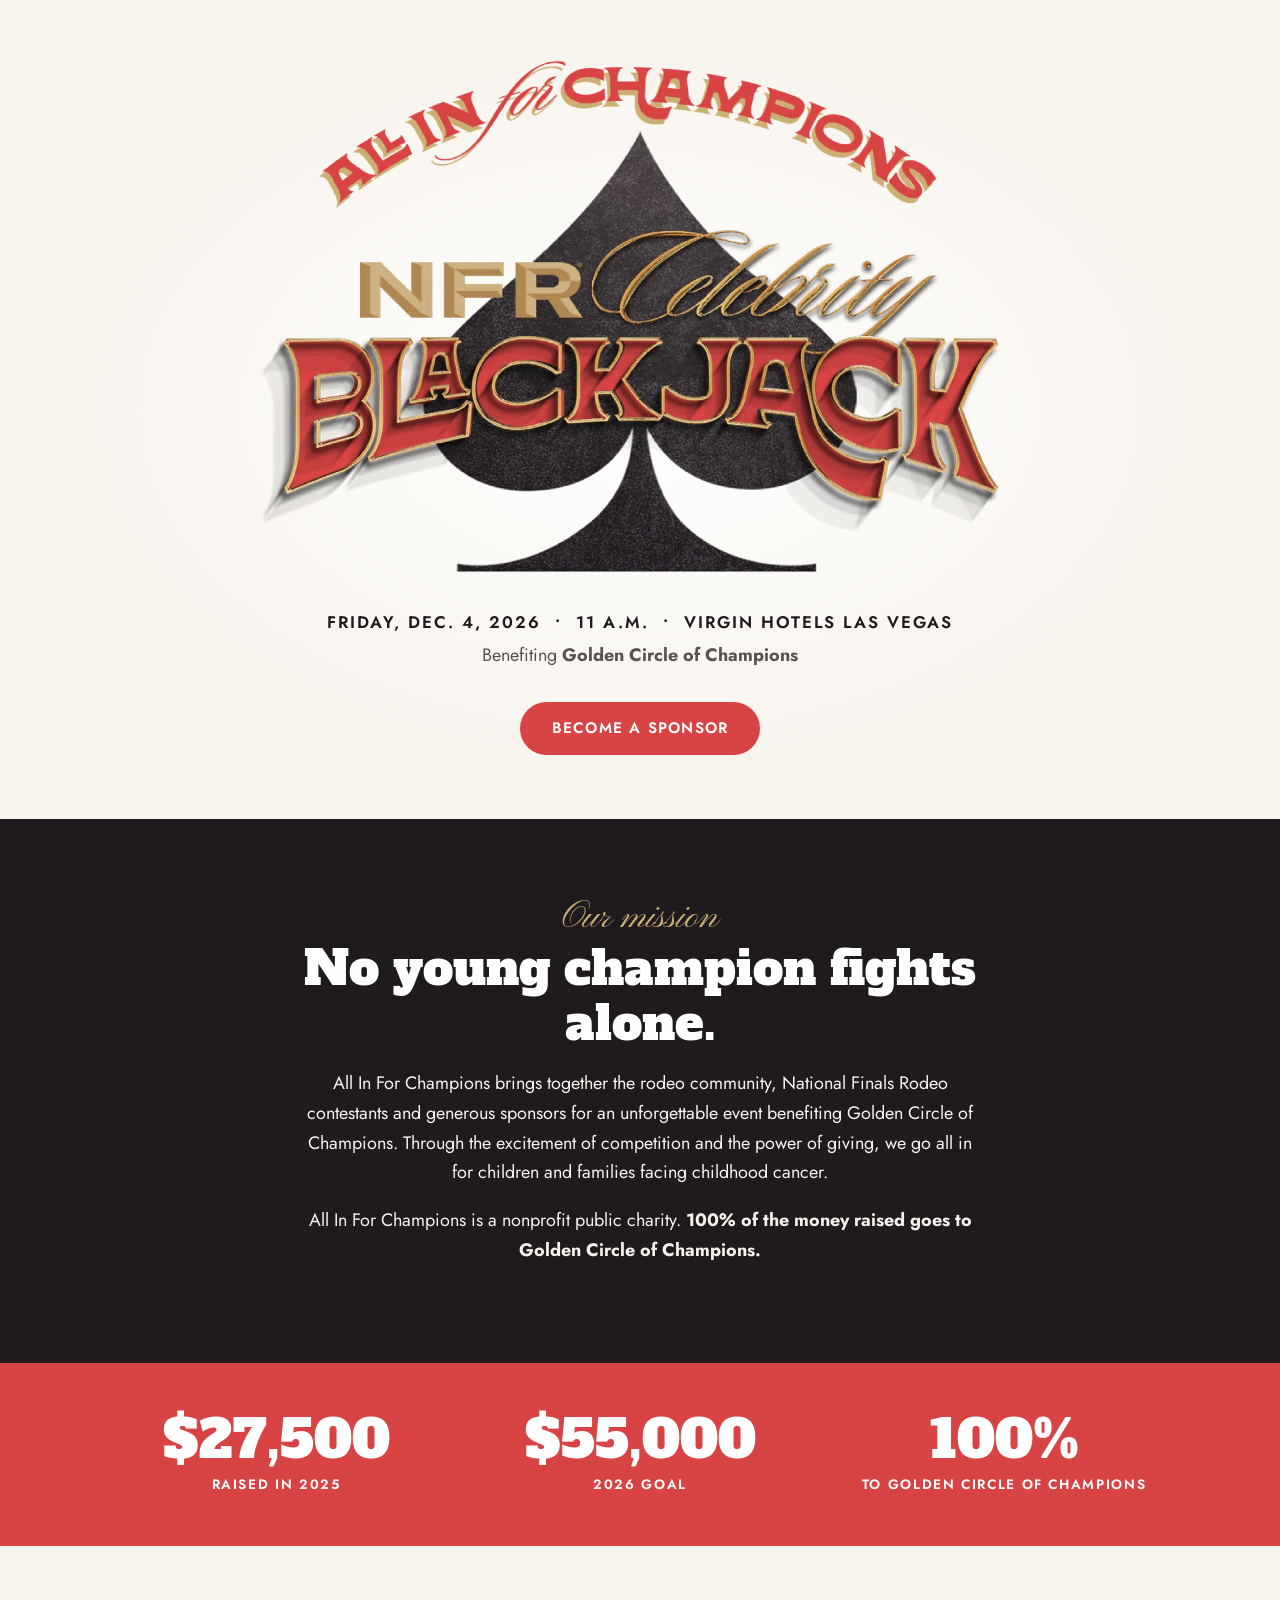
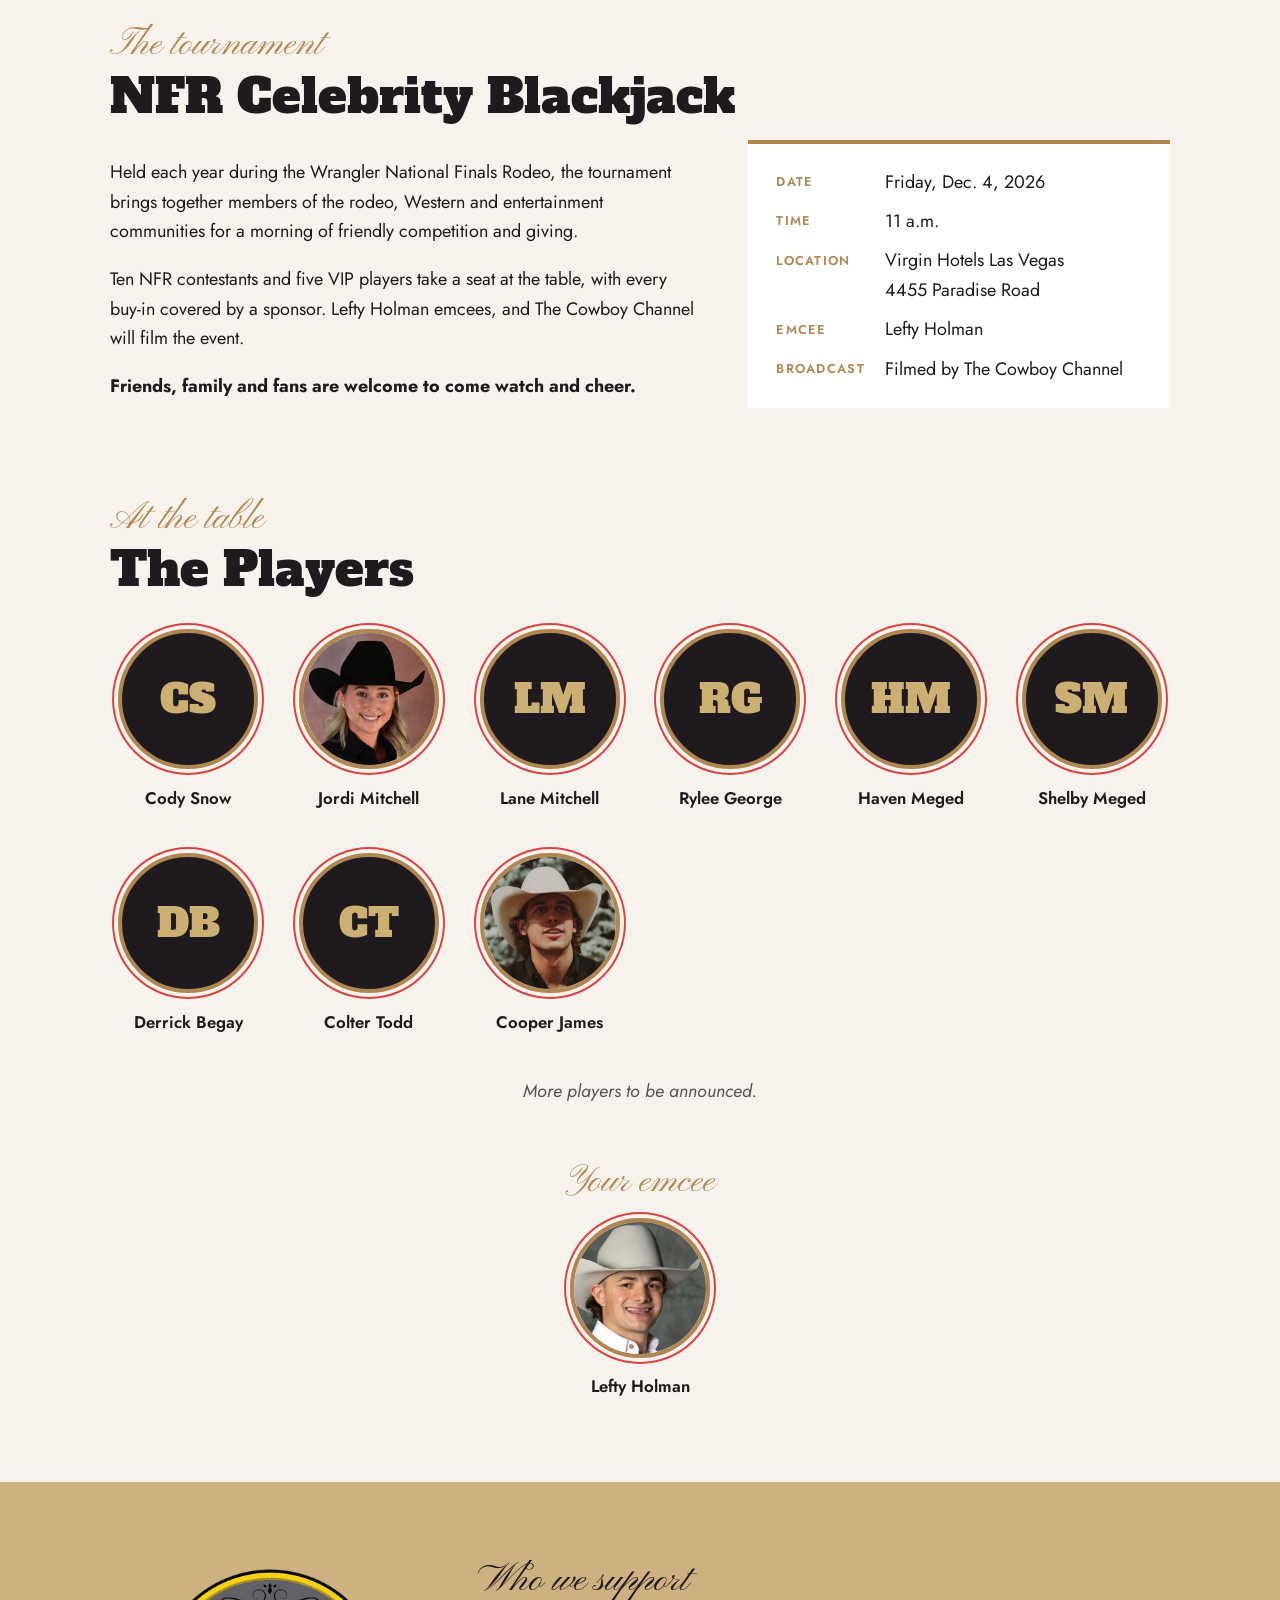
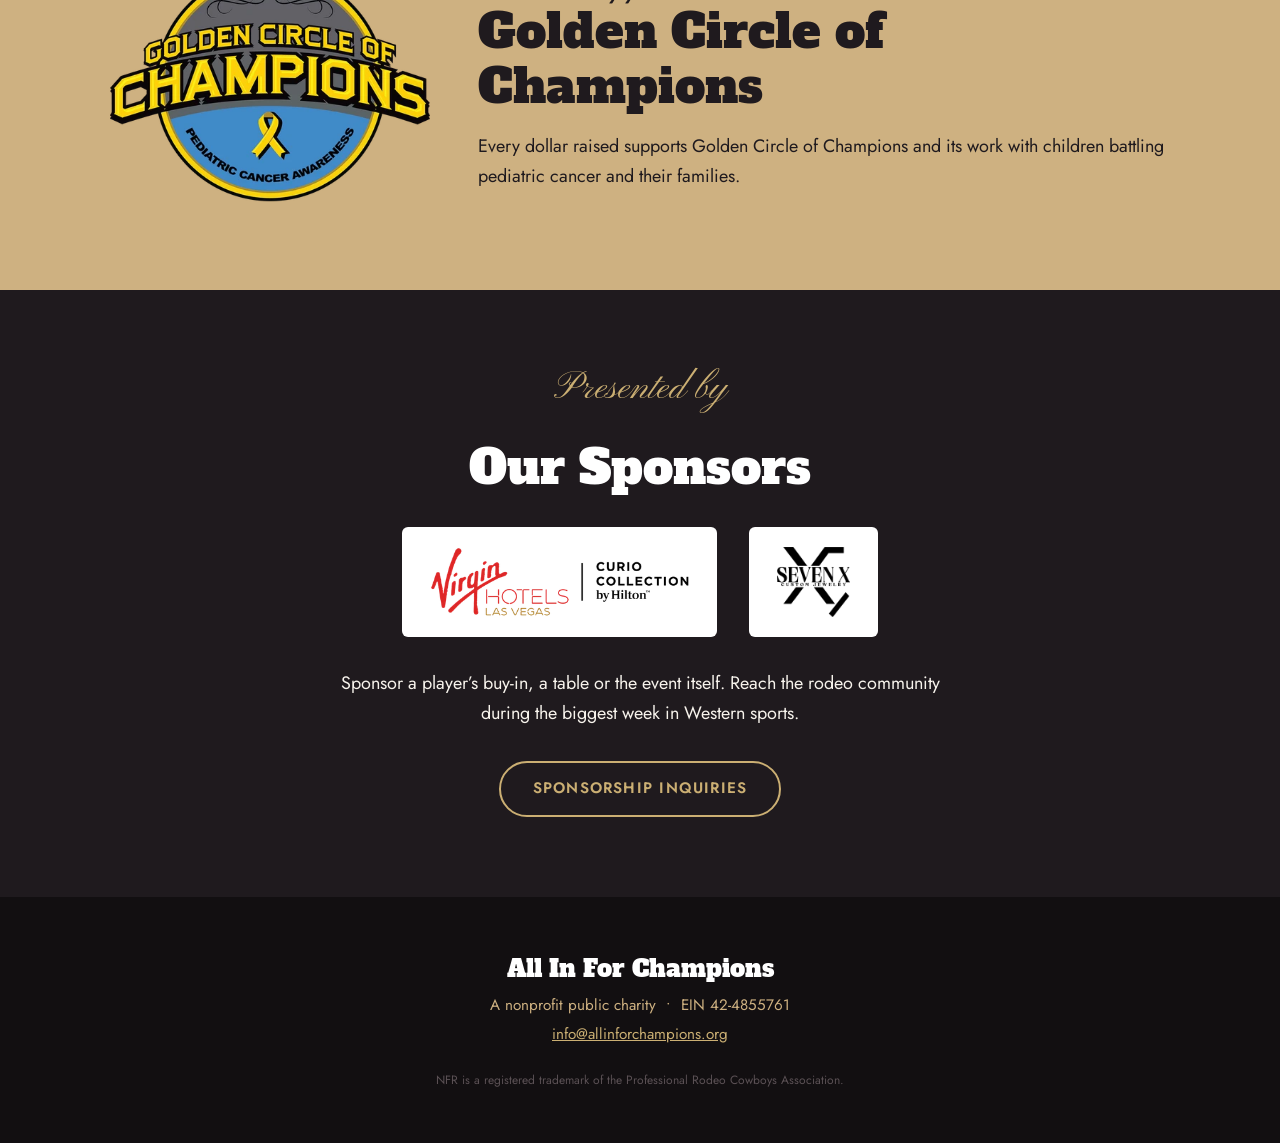
==== commit e7c468f9: "Move Lefty Holman from players to emcee spot Co-Authored-By: Claude Opus 5.5 <noreply@anthropic.com>" ====
--- a/index.html
+++ b/index.html
@@ -77,6 +77,7 @@
           }
         },
         "organizer": { "@id": "https://allinforchampions.org/#org" },
+        "contributor": { "@type": "Person", "name": "Lefty Holman", "description": "Emcee" },
         "sponsor": [
           { "@type": "Organization", "name": "Virgin Hotels Las Vegas" },
           { "@type": "Organization", "name": "Seven X Custom Jewelry" }
@@ -90,8 +91,7 @@
           { "@type": "Person", "name": "Shelby Meged" },
           { "@type": "Person", "name": "Derrick Begay" },
           { "@type": "Person", "name": "Colter Todd" },
-          { "@type": "Person", "name": "Cooper James" },
-          { "@type": "Person", "name": "Lefty Holman" }
+          { "@type": "Person", "name": "Cooper James" }
         ]
       }
     ]
@@ -198,12 +198,14 @@
             <img class="avatar" src="assets/players/cooper-james.webp" width="400" height="400" loading="lazy" alt="Cooper James">
             <span class="player-name">Cooper James</span>
           </li>
-          <li>
-            <img class="avatar" src="assets/players/lefty-holman.webp" width="400" height="400" loading="lazy" alt="Lefty Holman">
-            <span class="player-name">Lefty Holman</span>
-          </li>
         </ul>
         <p class="players-note">More players to be announced.</p>
+
+        <div class="emcee">
+          <p class="script">Your emcee</p>
+          <img class="avatar" src="assets/players/lefty-holman.webp" width="400" height="400" loading="lazy" alt="Lefty Holman">
+          <span class="player-name">Lefty Holman</span>
+        </div>
       </div>
     </section>
 
--- a/styles.css
+++ b/styles.css
@@ -159,6 +159,8 @@
   font-size: 2.5rem;
 }
 .player-name { font-weight: 600; font-size: 1.05rem; }
+.emcee { margin-top: 3.5rem; text-align: center; }
+.emcee .script { margin-bottom: 1rem; }
 .players-note { margin-top: 2.5rem; text-align: center; color: var(--slate); font-style: italic; }
 
 /* Beneficiary */
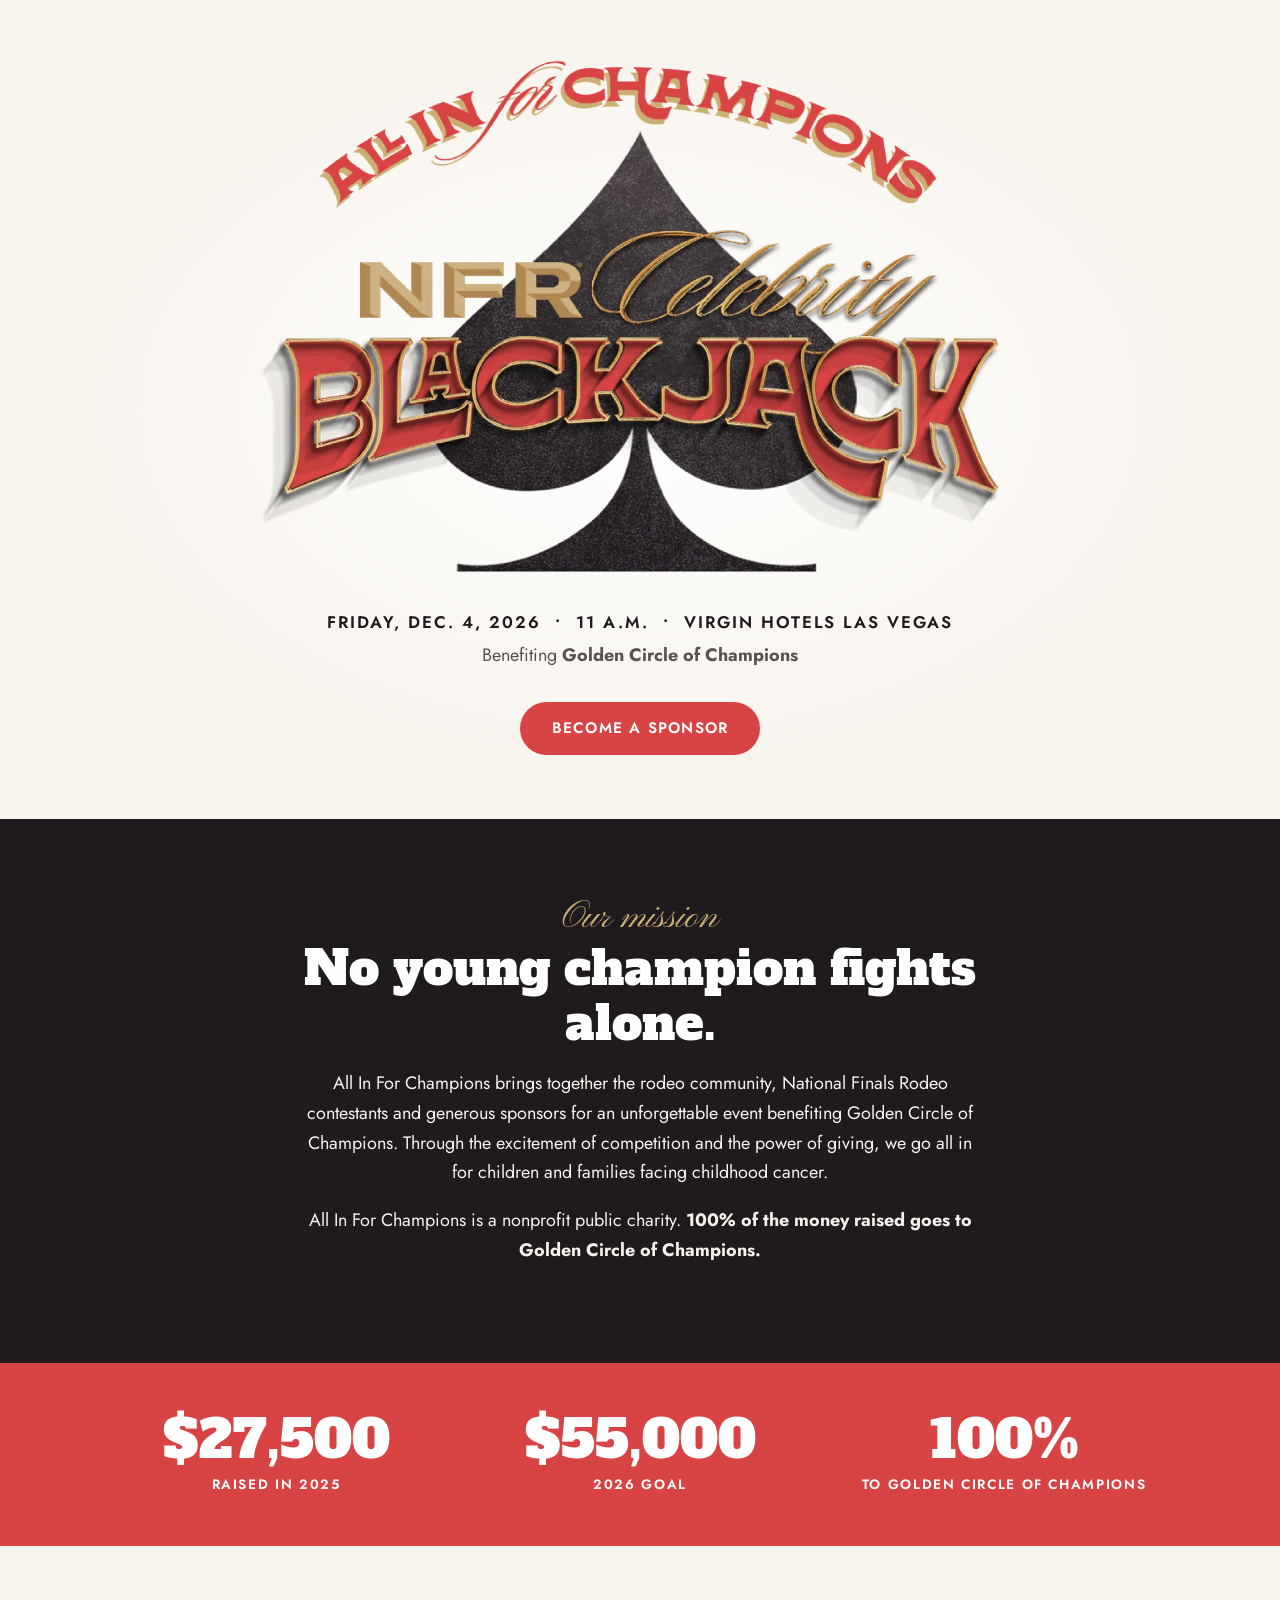
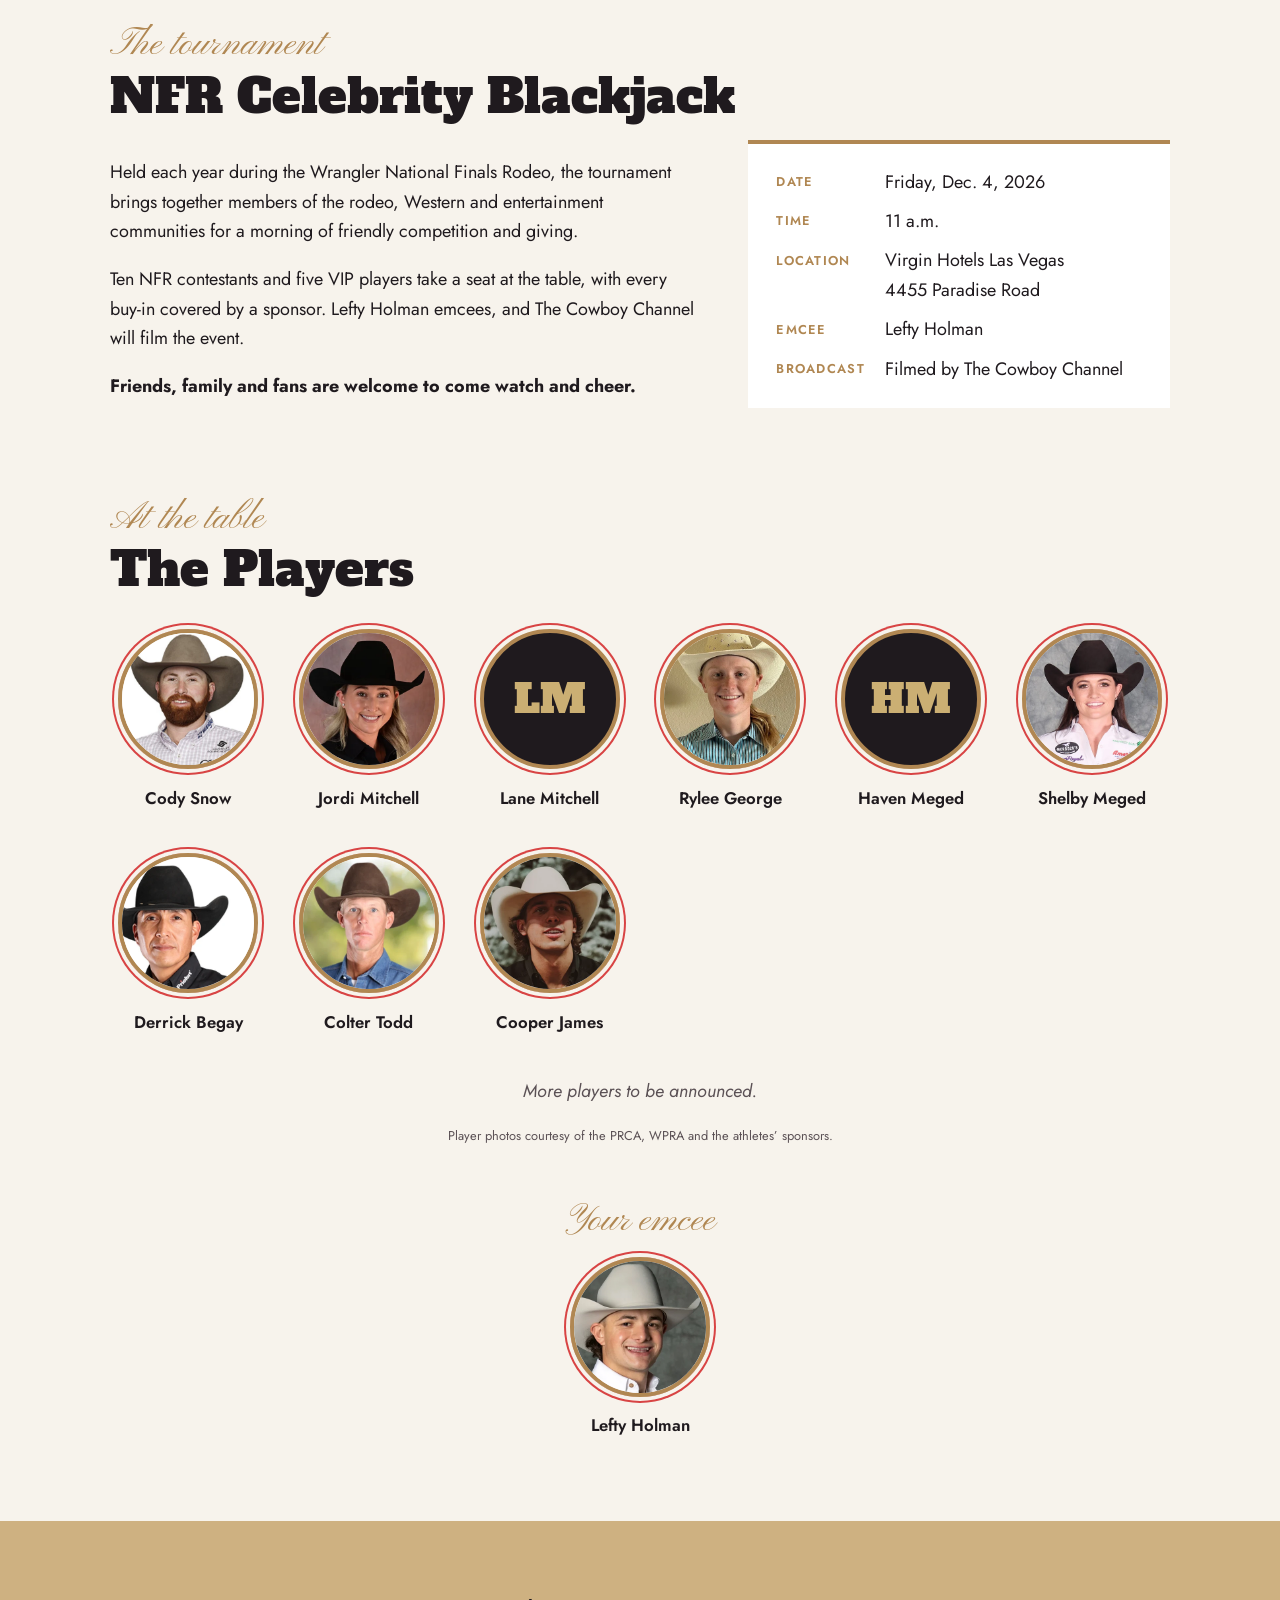
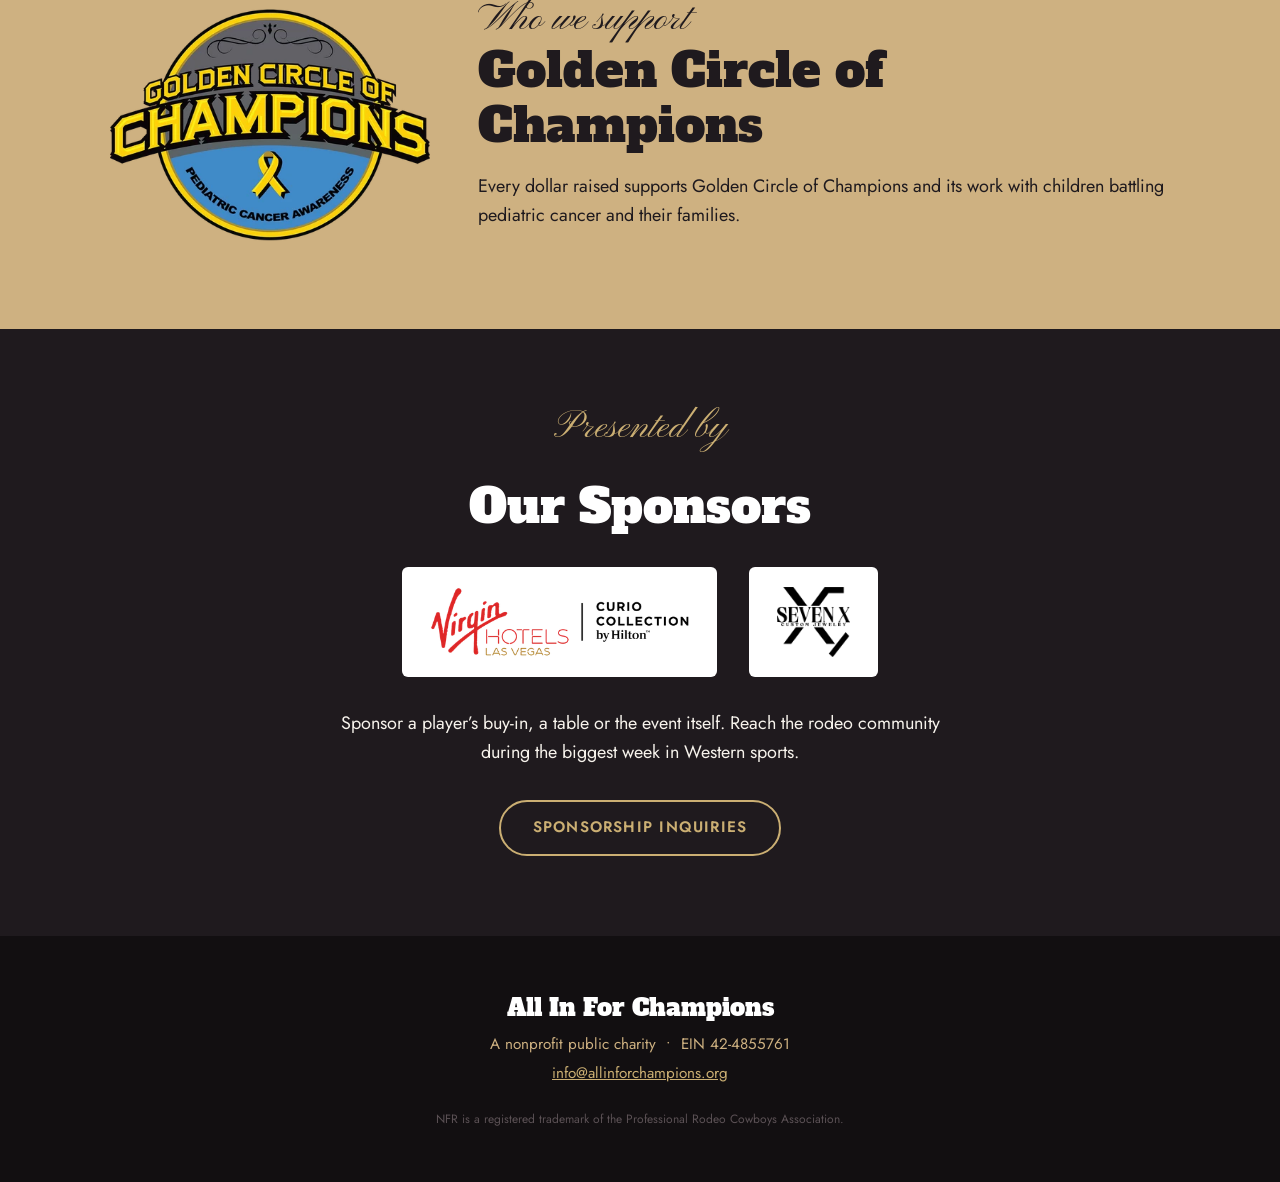
==== commit 0c8b710d: "Add headshots for Cody Snow, Rylee George, Shelby Meged, Derrick Begay and Colter Todd Adds a photo " ====
--- a/index.html
+++ b/index.html
@@ -163,7 +163,7 @@
         <h2>The Players</h2>
         <ul class="players">
           <li>
-            <span class="avatar avatar-placeholder" aria-hidden="true">CS</span>
+            <img class="avatar" src="assets/players/cody-snow.webp" width="400" height="400" loading="lazy" alt="Cody Snow">
             <span class="player-name">Cody Snow</span>
           </li>
           <li>
@@ -175,7 +175,7 @@
             <span class="player-name">Lane Mitchell</span>
           </li>
           <li>
-            <span class="avatar avatar-placeholder" aria-hidden="true">RG</span>
+            <img class="avatar" src="assets/players/rylee-george.webp" width="400" height="400" loading="lazy" alt="Rylee George">
             <span class="player-name">Rylee George</span>
           </li>
           <li>
@@ -183,15 +183,15 @@
             <span class="player-name">Haven Meged</span>
           </li>
           <li>
-            <span class="avatar avatar-placeholder" aria-hidden="true">SM</span>
+            <img class="avatar" src="assets/players/shelby-meged.webp" width="400" height="400" loading="lazy" alt="Shelby Meged">
             <span class="player-name">Shelby Meged</span>
           </li>
           <li>
-            <span class="avatar avatar-placeholder" aria-hidden="true">DB</span>
+            <img class="avatar" src="assets/players/derrick-begay.webp" width="400" height="400" loading="lazy" alt="Derrick Begay">
             <span class="player-name">Derrick Begay</span>
           </li>
           <li>
-            <span class="avatar avatar-placeholder" aria-hidden="true">CT</span>
+            <img class="avatar" src="assets/players/colter-todd.webp" width="400" height="400" loading="lazy" alt="Colter Todd">
             <span class="player-name">Colter Todd</span>
           </li>
           <li>
@@ -200,6 +200,7 @@
           </li>
         </ul>
         <p class="players-note">More players to be announced.</p>
+        <p class="photo-credit">Player photos courtesy of the PRCA, WPRA and the athletes’ sponsors.</p>
 
         <div class="emcee">
           <p class="script">Your emcee</p>
--- a/styles.css
+++ b/styles.css
@@ -161,6 +161,7 @@
 .player-name { font-weight: 600; font-size: 1.05rem; }
 .emcee { margin-top: 3.5rem; text-align: center; }
 .emcee .script { margin-bottom: 1rem; }
+.photo-credit { text-align: center; font-size: .8rem; color: var(--slate); margin-top: .5rem; }
 .players-note { margin-top: 2.5rem; text-align: center; color: var(--slate); font-style: italic; }
 
 /* Beneficiary */
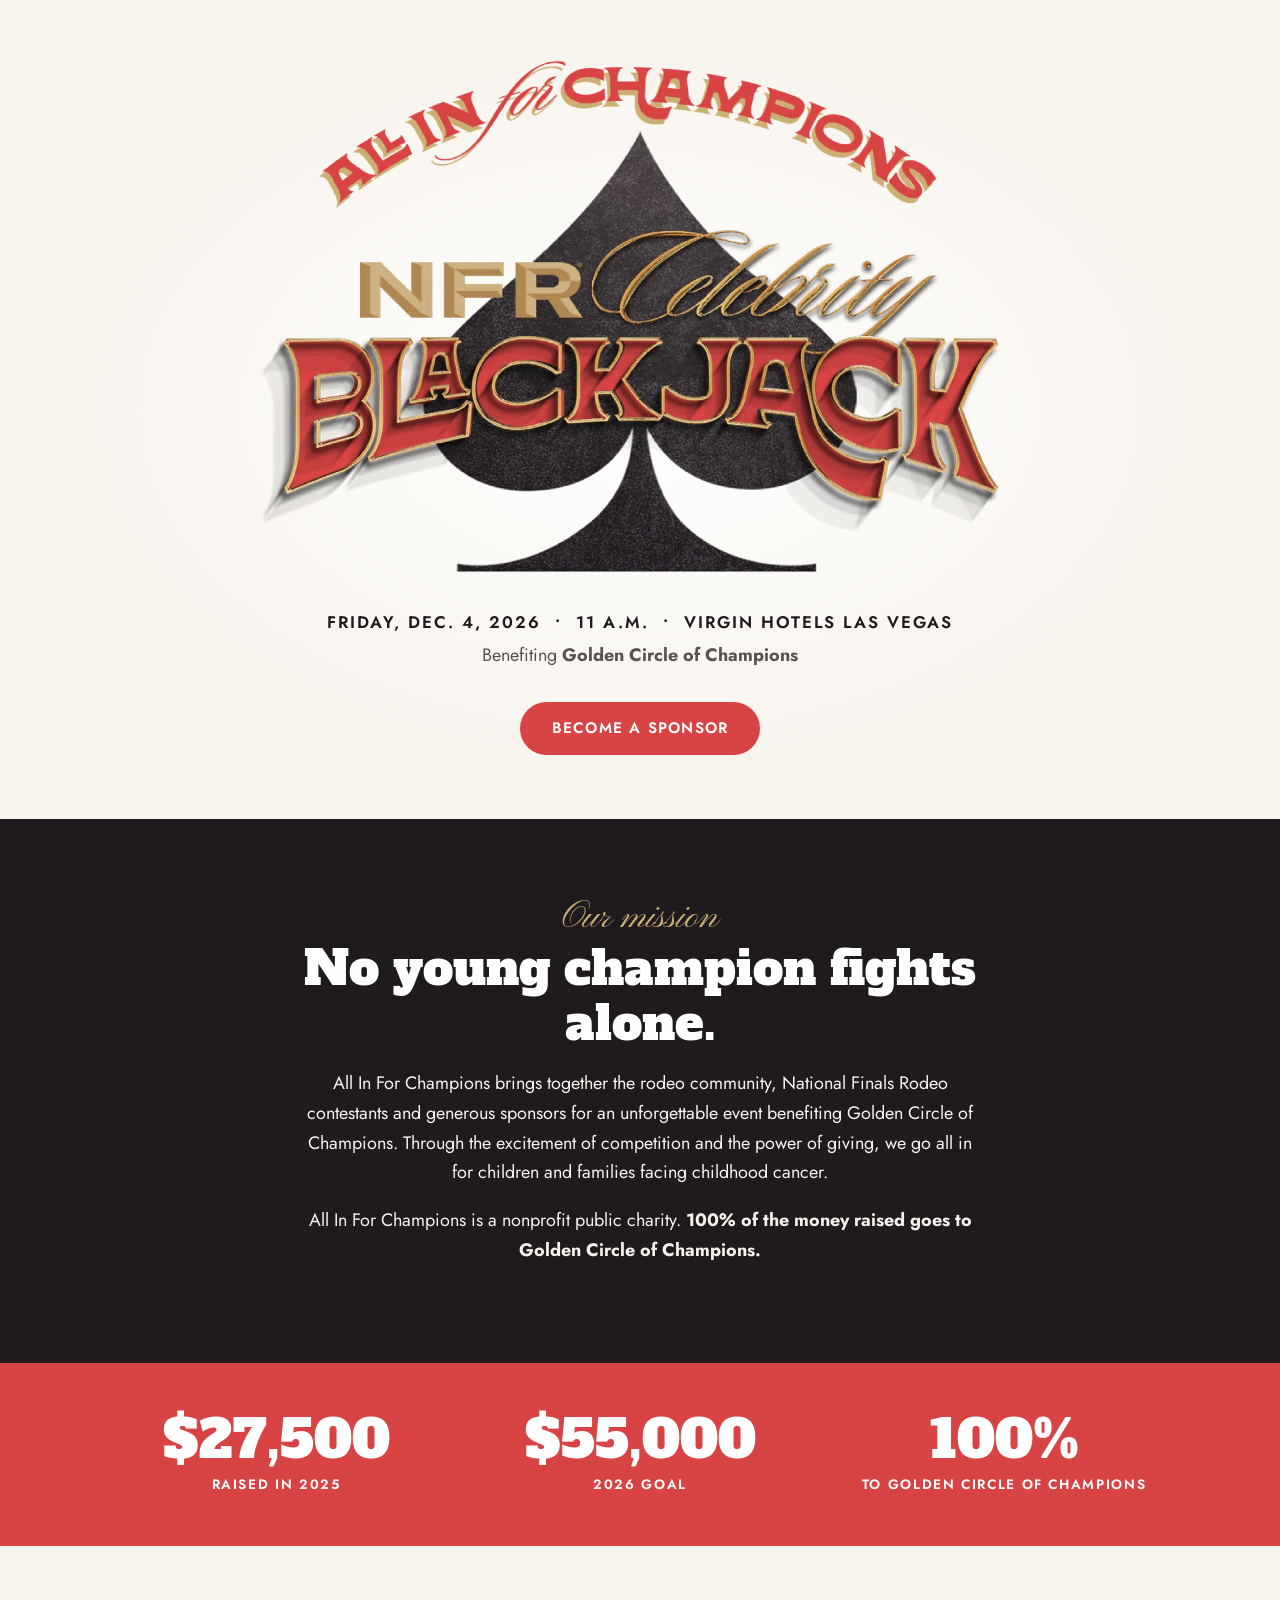
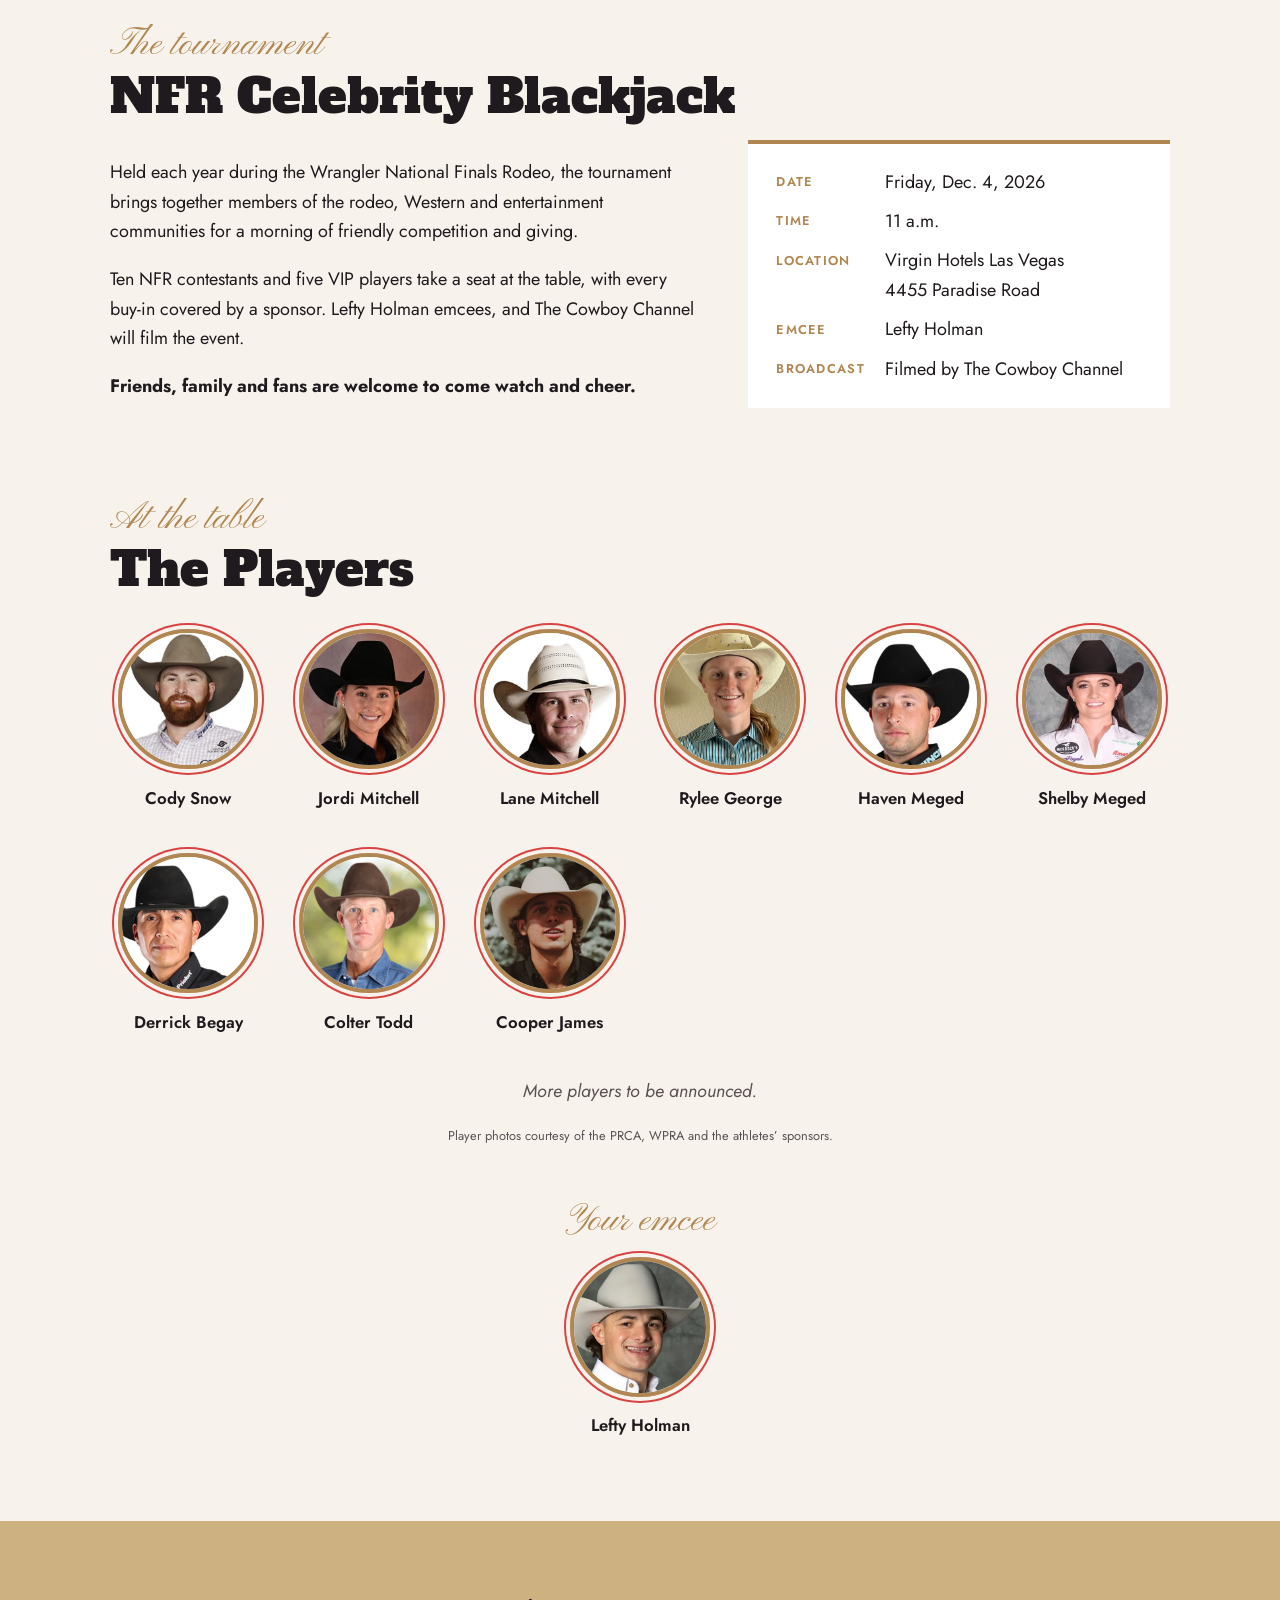
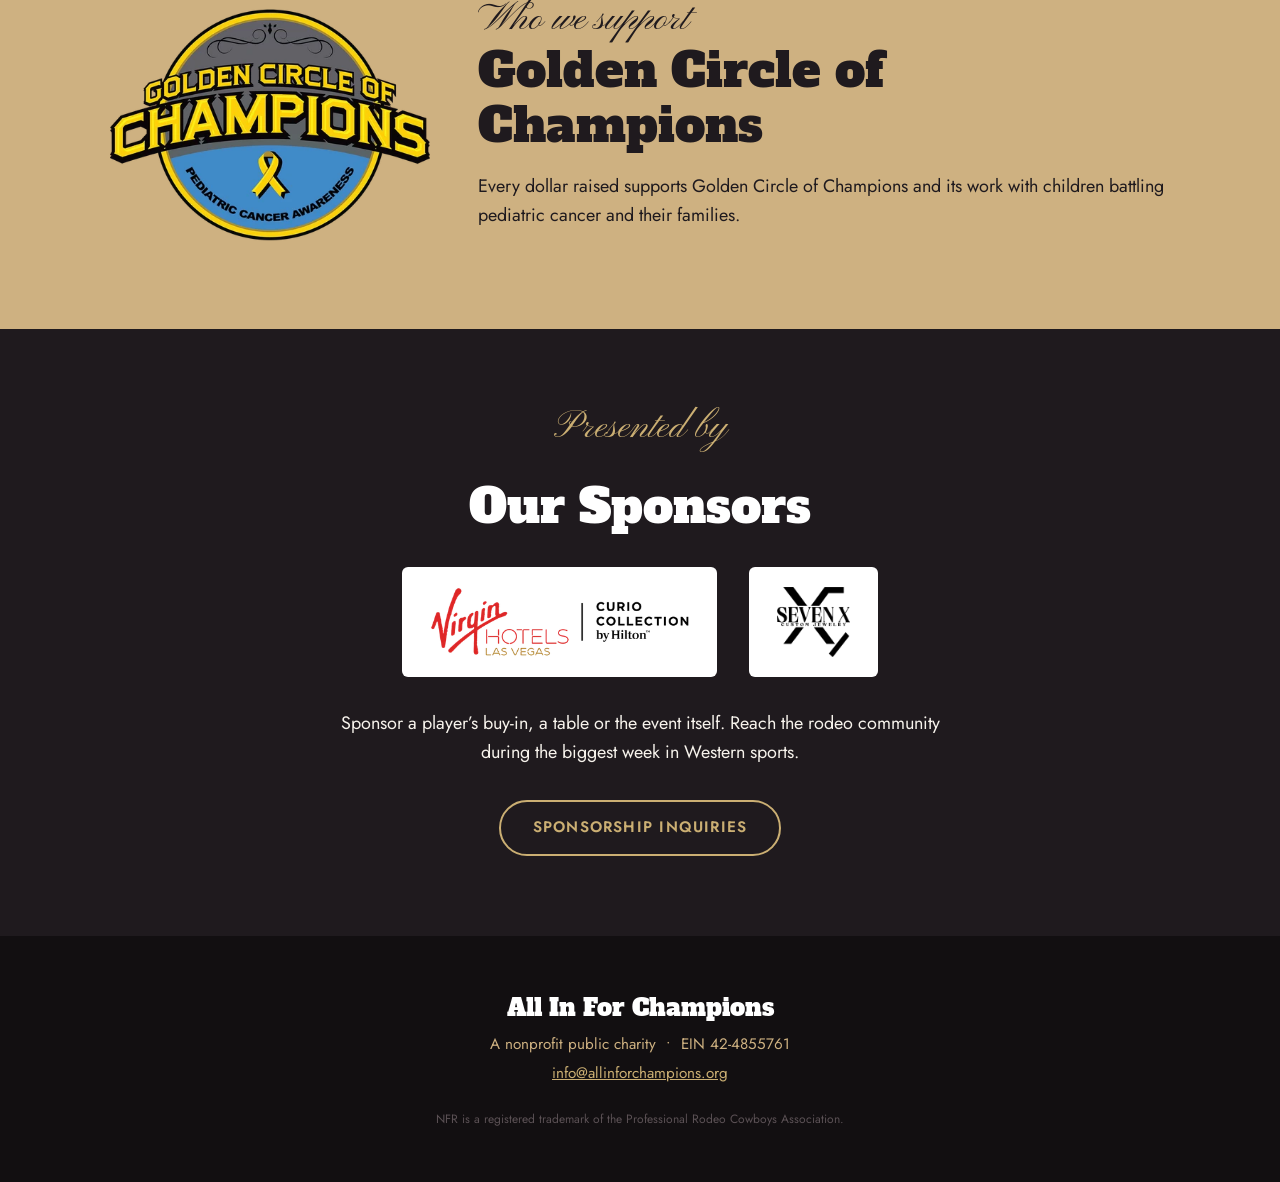
==== commit 864f1ac2: "Add headshots for Lane Mitchell and Haven Meged Co-Authored-By: Claude Opus 5.5 <noreply@anthropic.c" ====
--- a/index.html
+++ b/index.html
@@ -171,7 +171,7 @@
             <span class="player-name">Jordi Mitchell</span>
           </li>
           <li>
-            <span class="avatar avatar-placeholder" aria-hidden="true">LM</span>
+            <img class="avatar" src="assets/players/lane-mitchell.webp" width="400" height="400" loading="lazy" alt="Lane Mitchell">
             <span class="player-name">Lane Mitchell</span>
           </li>
           <li>
@@ -179,7 +179,7 @@
             <span class="player-name">Rylee George</span>
           </li>
           <li>
-            <span class="avatar avatar-placeholder" aria-hidden="true">HM</span>
+            <img class="avatar" src="assets/players/haven-meged.webp" width="400" height="400" loading="lazy" alt="Haven Meged">
             <span class="player-name">Haven Meged</span>
           </li>
           <li>
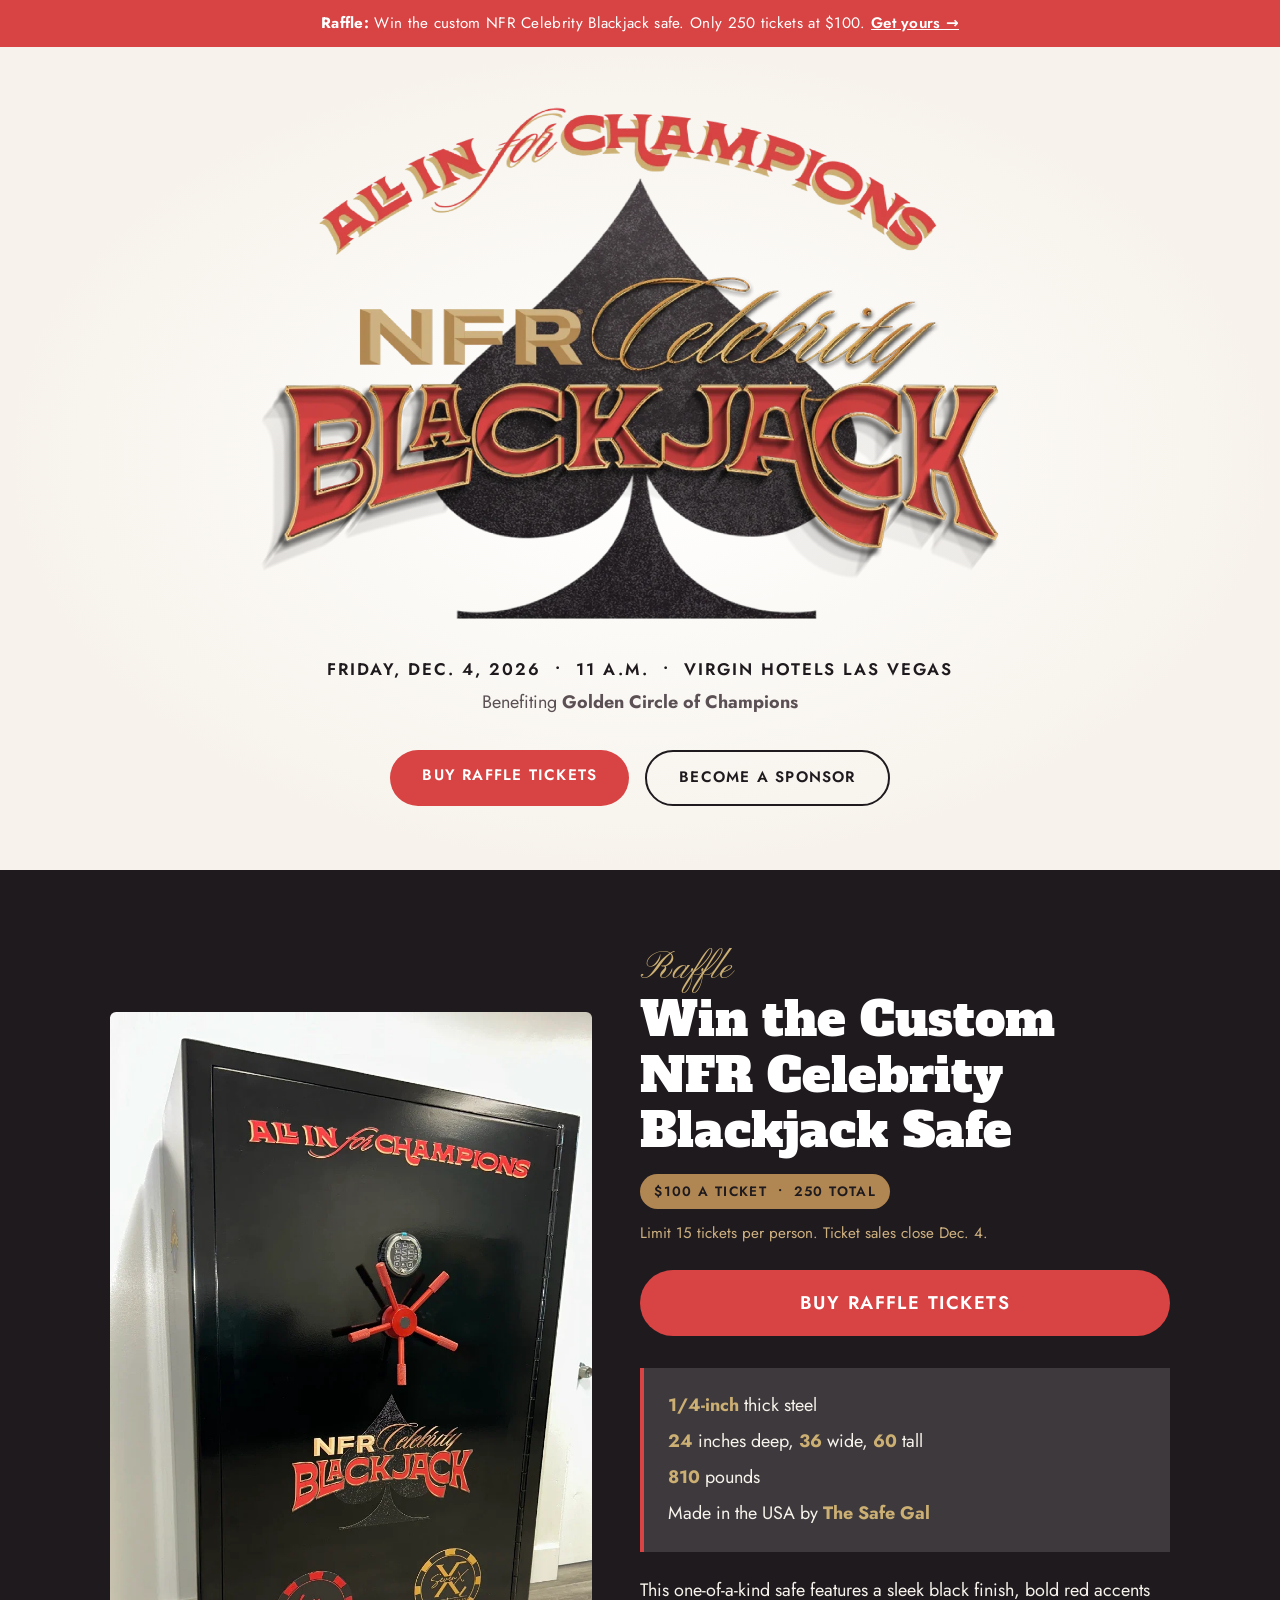
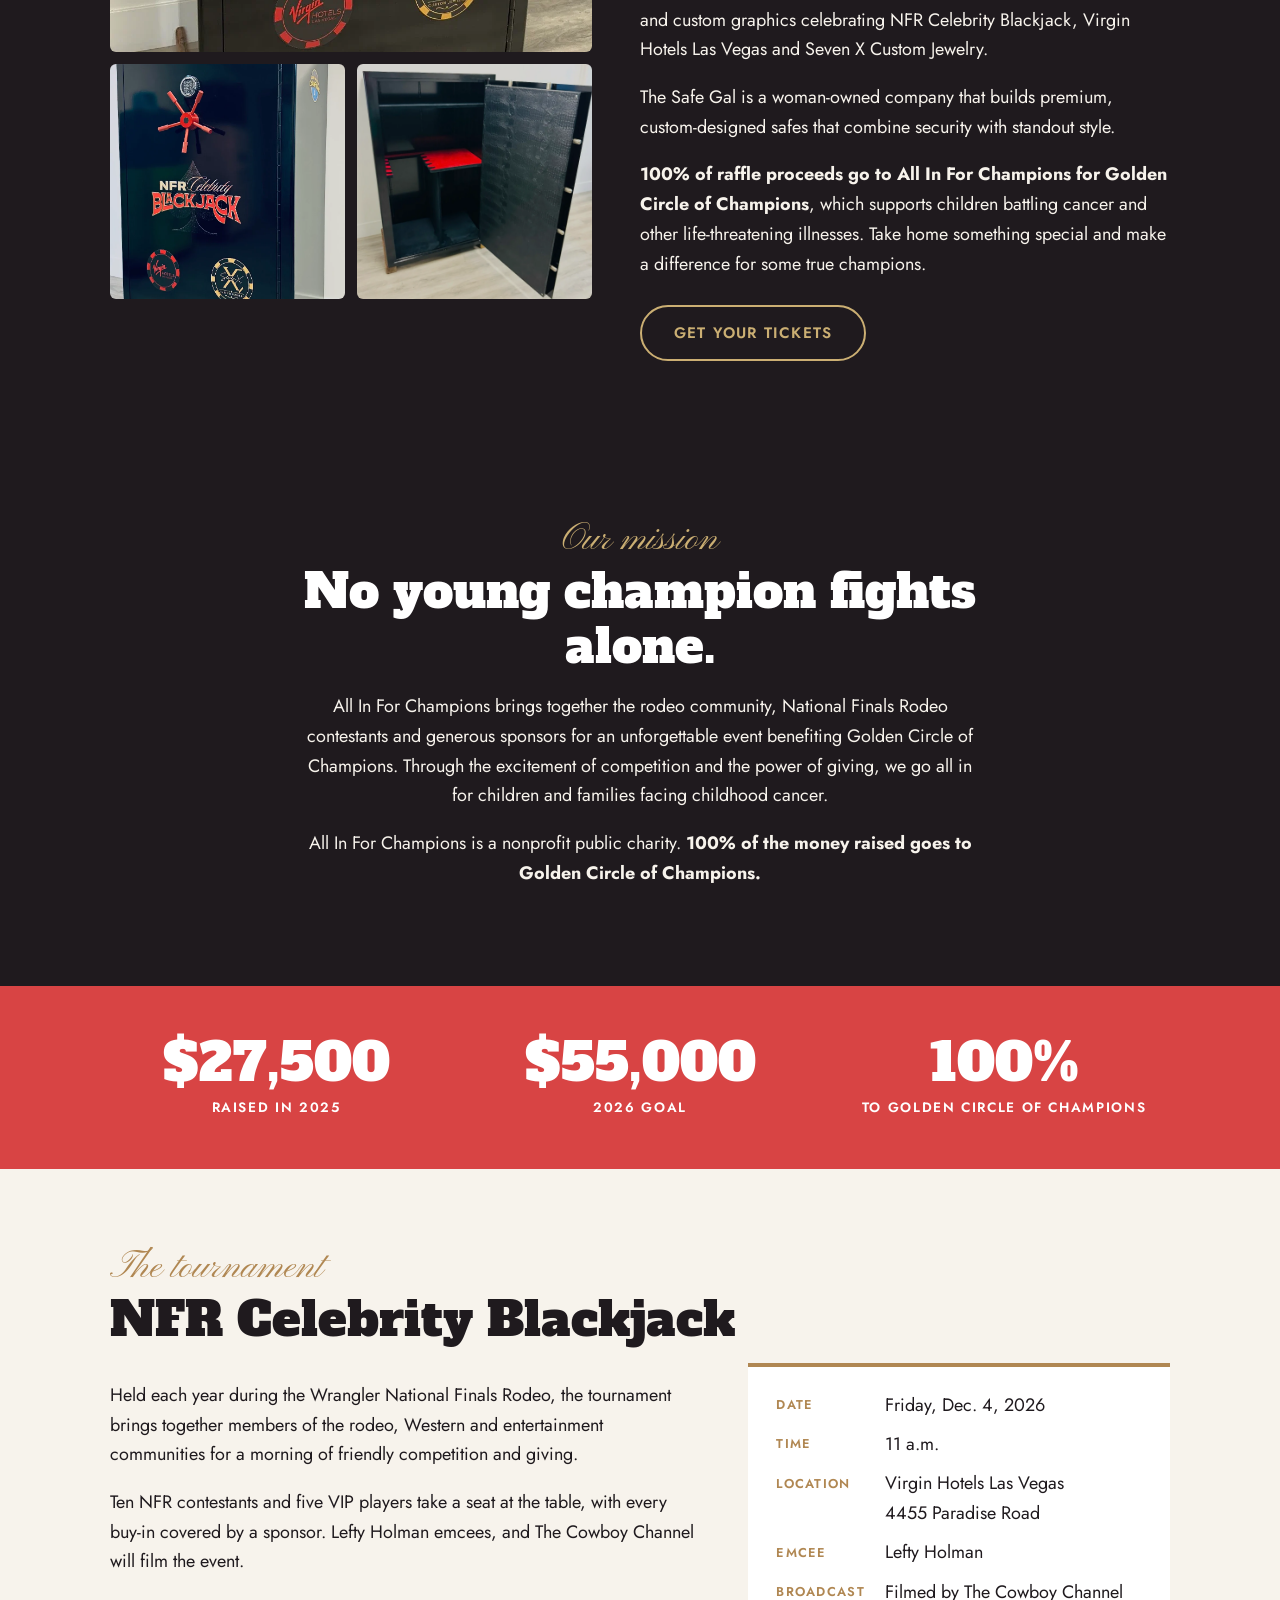
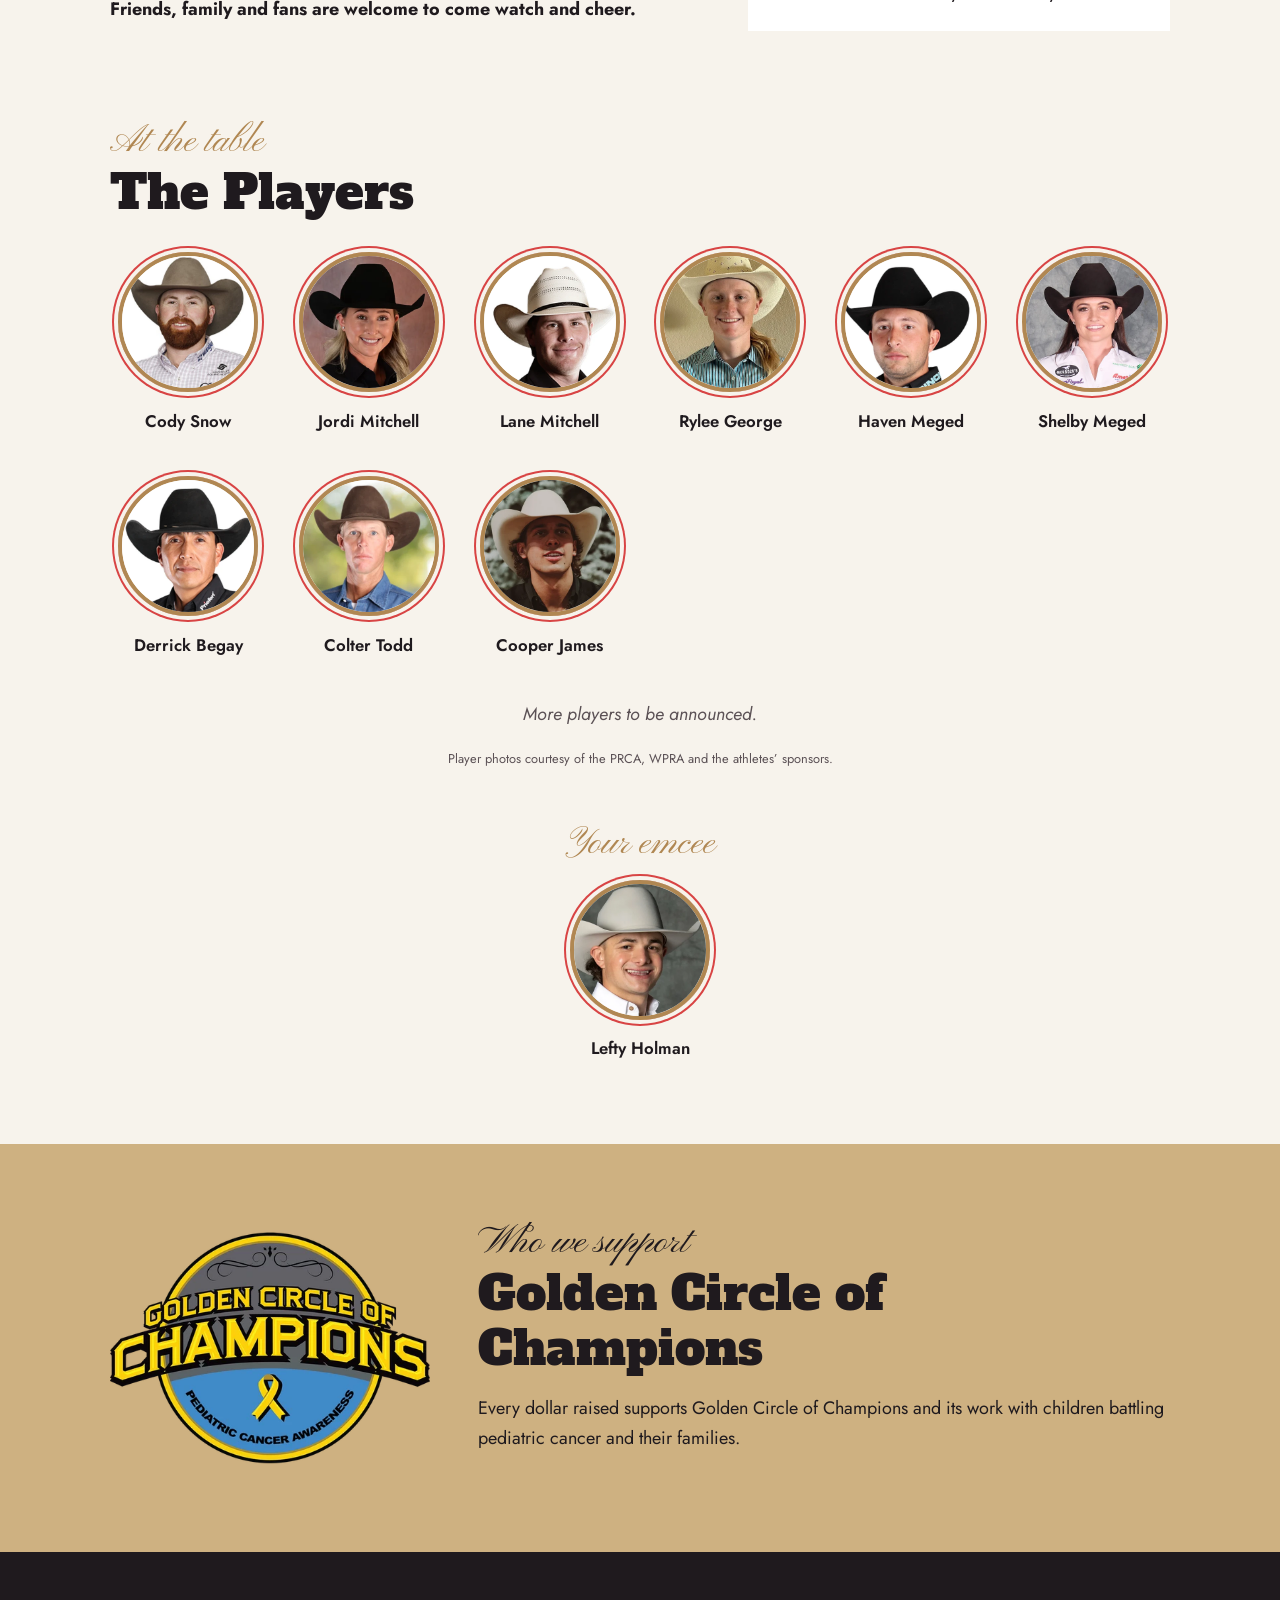
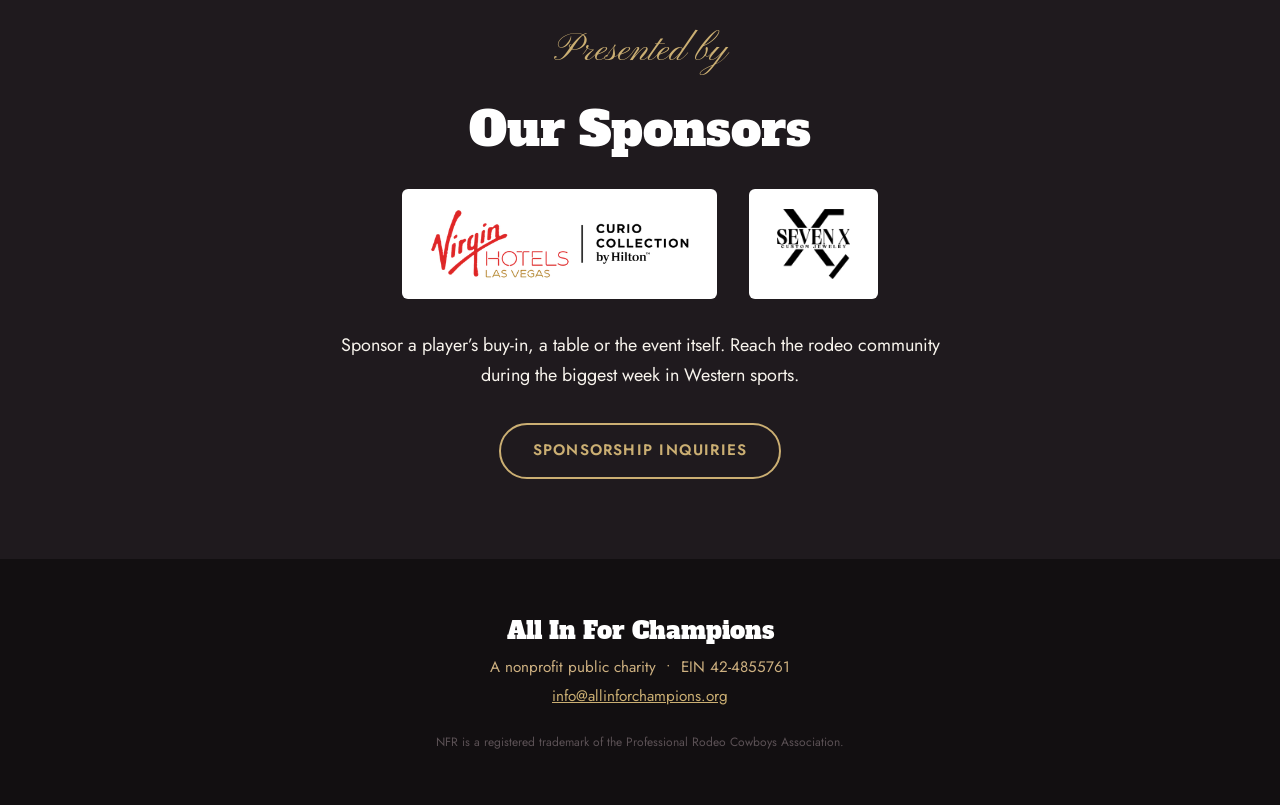
==== commit b14c92f2: "Add gun safe raffle: top bar, hero button, homepage section and /raffle/ share page Adds a standalon" ====
--- a/index.html
+++ b/index.html
@@ -106,6 +106,8 @@
 </head>
 <body>
 
+  <a class="raffle-bar" href="#raffle"><strong>Raffle:</strong> Win the custom NFR Celebrity Blackjack safe. Only 250 tickets at $100. <span>Get yours &rarr;</span></a>
+
   <header class="hero">
     <h1 class="sr-only">All In For Champions NFR Celebrity Blackjack Tournament</h1>
     <img class="hero-logo" src="assets/logo.webp" width="1400" height="989" fetchpriority="high"
@@ -113,11 +115,41 @@
     <p class="hero-date">Friday, Dec. 4, 2026 &nbsp;•&nbsp; 11 a.m. &nbsp;•&nbsp; Virgin Hotels Las Vegas</p>
     <p class="hero-benefit">Benefiting <strong>Golden Circle of Champions</strong></p>
     <div class="hero-actions">
-      <a class="btn btn-red" href="#sponsor">Become a Sponsor</a>
+      <a class="btn btn-red" href="https://galabid.com/all-in-for-champions">Buy Raffle Tickets</a>
+      <a class="btn btn-outline" href="#sponsor">Become a Sponsor</a>
     </div>
   </header>
 
   <main>
+    <section class="raffle" id="raffle">
+      <div class="wrap raffle-grid">
+        <div class="raffle-photos">
+          <img class="raffle-main" src="assets/raffle/safe-front.webp" width="899" height="1403" alt="Front of the custom NFR Celebrity Blackjack gun safe with All In For Champions, Virgin Hotels Las Vegas and Seven X Custom Jewelry graphics">
+          <div class="raffle-thumbs">
+            <img src="assets/raffle/safe-angle.webp" width="821" height="1484" loading="lazy" alt="The NFR Celebrity Blackjack safe from an angle, showing the Golden Circle of Champions logo on the side">
+            <img src="assets/raffle/safe-open.webp" width="1088" height="1162" loading="lazy" alt="The safe open, showing black interior, red gun racks and embossed door panel">
+          </div>
+        </div>
+        <div class="raffle-copy">
+          <p class="script">Raffle</p>
+          <h2>Win the Custom NFR Celebrity Blackjack Safe</h2>
+          <p class="raffle-badge">$100 a ticket &nbsp;•&nbsp; 250 total</p>
+          <p class="raffle-terms">Limit 15 tickets per person. Ticket sales close Dec. 4.</p>
+          <a class="btn btn-red btn-big" href="https://galabid.com/all-in-for-champions">Buy Raffle Tickets</a>
+          <ul class="raffle-specs">
+            <li><strong>1/4-inch</strong> thick steel</li>
+            <li><strong>24</strong> inches deep, <strong>36</strong> wide, <strong>60</strong> tall</li>
+            <li><strong>810</strong> pounds</li>
+            <li>Made in the USA by <strong>The Safe Gal</strong></li>
+          </ul>
+          <p>This one-of-a-kind safe features a sleek black finish, bold red accents and custom graphics celebrating NFR Celebrity Blackjack, Virgin Hotels Las Vegas and Seven X Custom Jewelry.</p>
+          <p>The Safe Gal is a woman-owned company that builds premium, custom-designed safes that combine security with standout style.</p>
+          <p><strong>100% of raffle proceeds go to All In For Champions for Golden Circle of Champions</strong>, which supports children battling cancer and other life-threatening illnesses. Take home something special and make a difference for some true champions.</p>
+          <a class="btn btn-outline-dark" href="https://galabid.com/all-in-for-champions">Get Your Tickets</a>
+        </div>
+      </div>
+    </section>
+
     <section class="mission" id="about">
       <div class="wrap narrow">
         <p class="script">Our mission</p>
--- a/styles.css
+++ b/styles.css
@@ -77,6 +77,62 @@
 .btn-outline { border: 2px solid var(--black); color: var(--black); }
 .btn-outline-dark { border: 2px solid var(--sand); color: var(--sand); }
 
+/* Raffle */
+.raffle-bar {
+  display: block;
+  background: var(--red);
+  color: #fff;
+  text-align: center;
+  text-decoration: none;
+  padding: .7rem 1rem;
+  font-size: .95rem;
+  letter-spacing: .02em;
+}
+.raffle-bar span { font-weight: 600; text-decoration: underline; white-space: nowrap; }
+.raffle-bar:hover { background: #c13737; }
+
+.raffle { background: var(--black); color: var(--cream); }
+.raffle h1, .raffle h2 { color: #fff; font-family: var(--display); font-weight: 400; font-size: clamp(2rem, 5vw, 3rem); line-height: 1.15; margin: 0 0 1rem; }
+.raffle .script { color: var(--sand); }
+.raffle-grid {
+  display: grid;
+  grid-template-columns: 1fr 1.1fr;
+  gap: 3rem;
+  align-items: center;
+}
+.raffle-photos { display: grid; gap: .75rem; }
+.raffle-main { width: 100%; max-height: 640px; object-fit: cover; object-position: center top; border-radius: 6px; }
+.raffle-thumbs { display: grid; grid-template-columns: 1fr 1fr; gap: .75rem; }
+.raffle-thumbs img { width: 100%; aspect-ratio: 1; object-fit: cover; border-radius: 6px; }
+.raffle-badge {
+  display: inline-block;
+  background: var(--gold);
+  color: var(--black);
+  font-weight: 600;
+  text-transform: uppercase;
+  letter-spacing: .1em;
+  font-size: .85rem;
+  padding: .4rem .9rem;
+  border-radius: 999px;
+  margin: 0 0 .75rem;
+}
+.raffle-terms { margin: 0 0 1.5rem; color: var(--sand-light); font-size: .95rem; }
+.btn-big { display: block; text-align: center; font-size: 1.15rem; padding: 1.1rem 2rem; margin-bottom: 2rem; }
+.raffle-specs {
+  list-style: none;
+  padding: 1.25rem 1.5rem;
+  margin: 0 0 1.5rem;
+  border-left: 4px solid var(--red);
+  background: var(--charcoal);
+}
+.raffle-specs li { padding: .2rem 0; }
+.raffle-specs strong { color: var(--sand); }
+.raffle-copy .btn-outline-dark { margin-top: .5rem; }
+
+.raffle-header { background: var(--cream); text-align: center; padding: 1.25rem; }
+.raffle-header img { max-width: 260px; margin: 0 auto; }
+.raffle-page { padding-top: 3rem; }
+
 /* Hero */
 .hero {
   text-align: center;
@@ -210,6 +266,9 @@
 .fine { font-size: .75rem; color: var(--slate); margin-top: 1.5rem !important; }
 
 @media (max-width: 760px) {
+  .raffle-grid { grid-template-columns: 1fr; gap: 2rem; }
+  .raffle-copy { order: -1; }
+  .raffle-main { max-height: 520px; }
   section { padding: 3.5rem 0; }
   .event-grid, .beneficiary-grid { grid-template-columns: 1fr; gap: 2rem; }
   .beneficiary-grid img { max-width: 240px; margin: 0 auto; }
